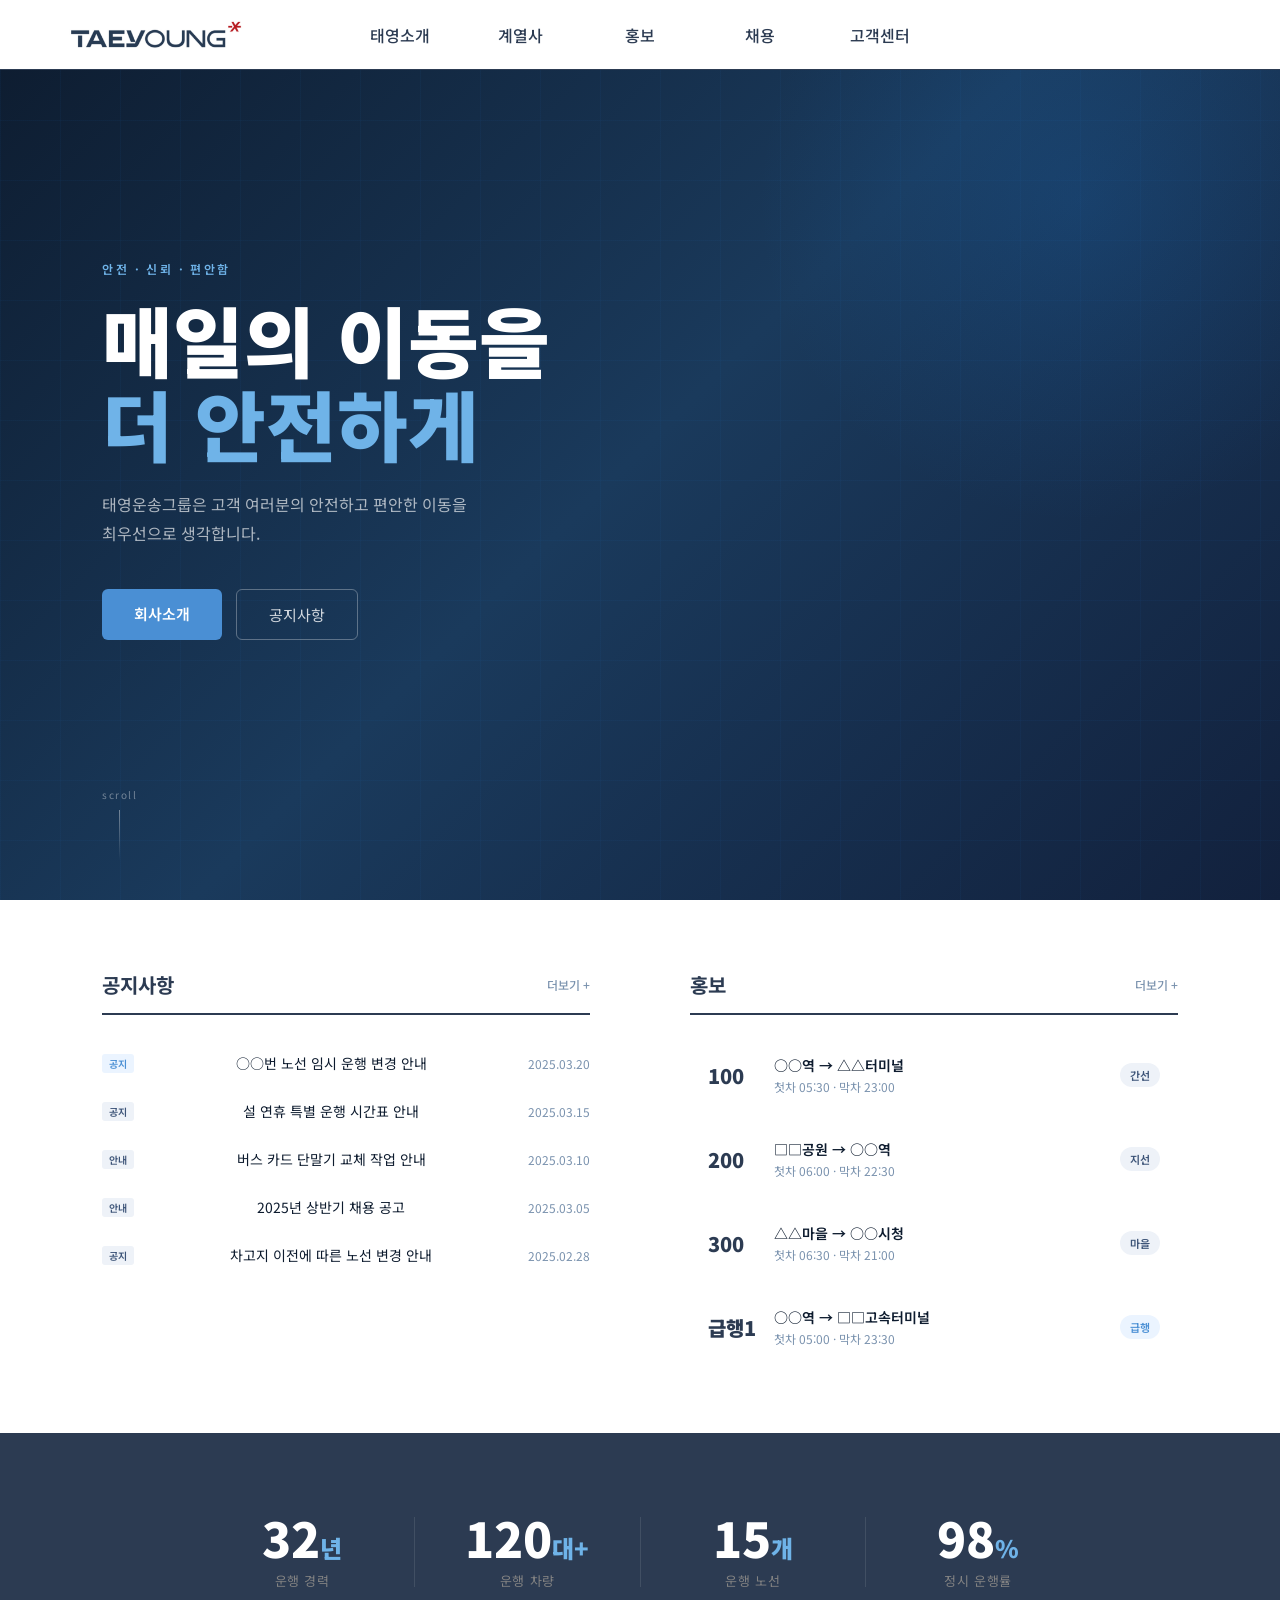
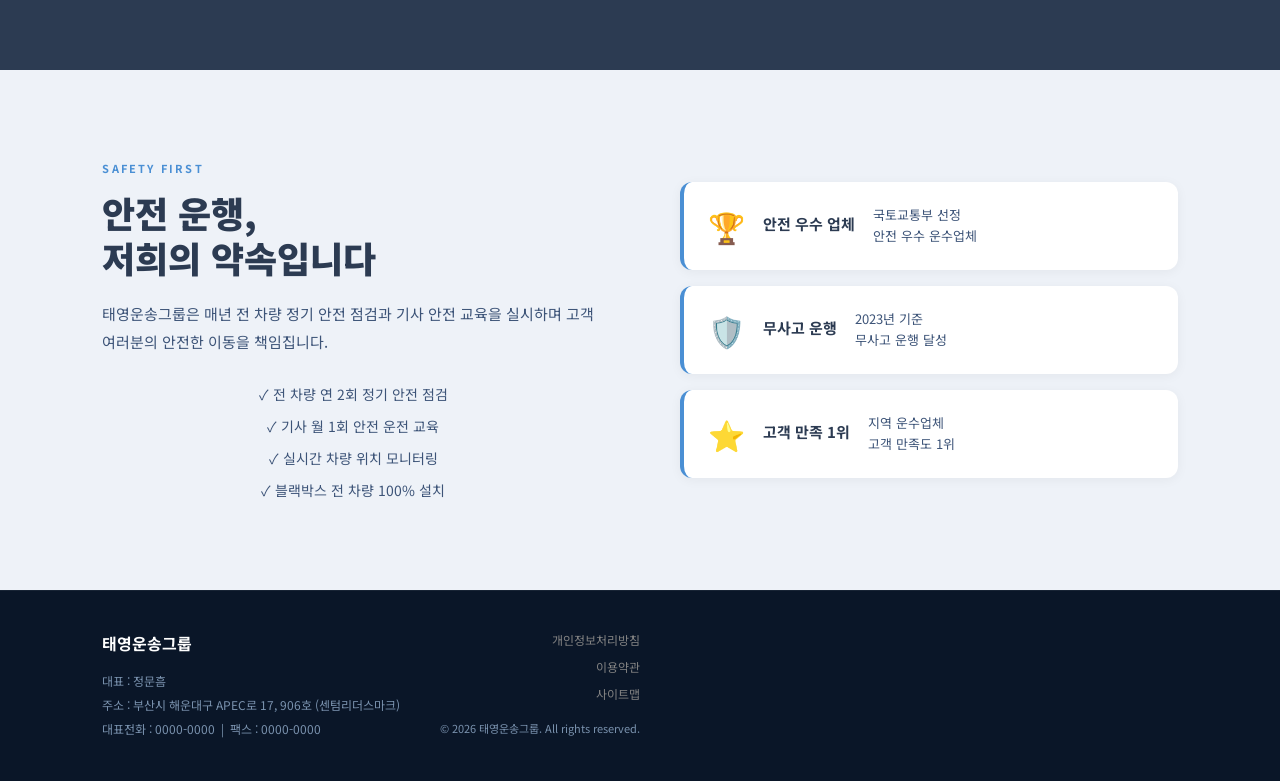
==== Taeyoung/index.html @ 2df8a613 "main 파일 이름을 index 로 변경" ====
<!DOCTYPE html>
<html lang="ko">
<head>
  <meta charset="UTF-8">
  <meta name="viewport" content="width=device-width, initial-scale=1.0">
  <title>태영운수 — 안전하고 편안한 이동</title>
  <link href="https://fonts.googleapis.com/css2?family=Noto+Sans+KR:wght@300;400;500;700;900&display=swap" rel="stylesheet">
  <link rel="stylesheet" href="css/common.css">
  <link rel="stylesheet" href="css/main.css">
  <link rel="stylesheet" href="css/reset.css">
</head>
  <body>

    <!-- NAV -->
    <nav>
      <a class="nav-logo" href="./main.html">
        <img src="images/Taeyoung_logo.png" alt="로고"/>
      </a>
      <ul class="nav-links">
        <li class="has-dropdown">
          <a>태영소개</a>
          <ul class="dropdown">
            <li><a href="./about.html">회사소개</a></li>
            <li><a href="#">기업이념</a></li>
            <li><a href="./history.html">연혁</a></li>
            <li><a href="#">CI소개</a></li>
            <li><a href="#">특허와 상표권</a></li>
            <li><a href="./map.html">오시는길</a></li>
          </ul>
        </li>
        <li class="has-dropdown">
          <a>계열사</a>
          <ul class="dropdown">
            <li><a href="#">운수사업본부</a></li>
            <li><a href="#">서비스사업본부</a></li>
          </ul>
        </li>
        <li class="has-dropdown">
          <a>홍보</a>
          <ul class="dropdown">
            <li><a href="#">홍보갤러리</a></li>
            <li><a href="#">보도자료</a></li>
          </ul>
        </li>
        <li class="has-dropdown">
          <a>채용</a>
        </li>
        <li class="has-dropdown">
          <a>고객센터</a>
          <ul class="dropdown">
            <li><a href="#">공지사항</a></li>
          </ul>
        </li>
      </ul>
    </nav>

    <!-- HERO -->
    <section class="hero">
      <div class="hero-overlay"></div>
      <div class="hero-content">
        <p class="hero-tag">안전 · 신뢰 · 편안함</p>
        <h1 class="hero-title">매일의 이동을<br><span>더 안전하게</span></h1>
        <p class="hero-desc">태영운송그룹은 고객 여러분의 안전하고 편안한 이동을<br>최우선으로 생각합니다.</p>
        <div class="hero-btns">
          <a href="#routes" class="btn-primary">회사소개</a>
          <a href="#notice" class="btn-outline">공지사항</a>
        </div>
      </div>
      <div class="hero-scroll">
        <span>scroll</span>
        <div class="scroll-line"></div>
      </div>
    </section>

    <!-- 공지사항 + 노선안내 -->
    <section class="info-section" id="notice">
      <div class="info-left">
        <div class="section-header">
          <h2>공지사항</h2>
          <a href="#" class="more-btn">더보기 +</a>
        </div>
        <ul class="notice-list">
          <li class="notice-item new">
            <span class="badge">공지</span>
            <a href="#">○○번 노선 임시 운행 변경 안내</a>
            <span class="date">2025.03.20</span>
          </li>
          <li class="notice-item">
            <span class="badge">공지</span>
            <a href="#">설 연휴 특별 운행 시간표 안내</a>
            <span class="date">2025.03.15</span>
          </li>
          <li class="notice-item">
            <span class="badge">안내</span>
            <a href="#">버스 카드 단말기 교체 작업 안내</a>
            <span class="date">2025.03.10</span>
          </li>
          <li class="notice-item">
            <span class="badge">안내</span>
            <a href="#">2025년 상반기 채용 공고</a>
            <span class="date">2025.03.05</span>
          </li>
          <li class="notice-item">
            <span class="badge">공지</span>
            <a href="#">차고지 이전에 따른 노선 변경 안내</a>
            <span class="date">2025.02.28</span>
          </li>
        </ul>
      </div>

      <div class="info-right" id="routes">
        <div class="section-header">
          <h2>홍보</h2>
          <a href="#" class="more-btn">더보기 +</a>
        </div>
        <div class="route-grid">
          <div class="route-card">
            <div class="route-num">100</div>
            <div class="route-info">
              <p class="route-path">○○역 → △△터미널</p>
              <p class="route-time">첫차 05:30 · 막차 23:00</p>
            </div>
            <span class="route-tag">간선</span>
          </div>
          <div class="route-card">
            <div class="route-num">200</div>
            <div class="route-info">
              <p class="route-path">□□공원 → ○○역</p>
              <p class="route-time">첫차 06:00 · 막차 22:30</p>
            </div>
            <span class="route-tag">지선</span>
          </div>
          <div class="route-card">
            <div class="route-num">300</div>
            <div class="route-info">
              <p class="route-path">△△마을 → ○○시청</p>
              <p class="route-time">첫차 06:30 · 막차 21:00</p>
            </div>
            <span class="route-tag">마을</span>
          </div>
          <div class="route-card">
            <div class="route-num">급행1</div>
            <div class="route-info">
              <p class="route-path">○○역 → □□고속터미널</p>
              <p class="route-time">첫차 05:00 · 막차 23:30</p>
            </div>
            <span class="route-tag accent">급행</span>
          </div>
        </div>
      </div>
    </section>

    <!-- 통계 -->
    <section class="stats-section">
      <div class="stats-inner">
        <div class="stat-item">
          <div class="stat-num">32<span>년</span></div>
          <div class="stat-label">운행 경력</div>
        </div>
        <div class="stat-divider"></div>
        <div class="stat-item">
          <div class="stat-num">120<span>대+</span></div>
          <div class="stat-label">운행 차량</div>
        </div>
        <div class="stat-divider"></div>
        <div class="stat-item">
          <div class="stat-num">15<span>개</span></div>
          <div class="stat-label">운행 노선</div>
        </div>
        <div class="stat-divider"></div>
        <div class="stat-item">
          <div class="stat-num">98<span>%</span></div>
          <div class="stat-label">정시 운행률</div>
        </div>
      </div>
    </section>

    <!-- 안전 운행 -->
    <section class="safety-section">
      <div class="safety-text">
        <p class="section-tag">SAFETY FIRST</p>
        <h2>안전 운행,<br>저희의 약속입니다</h2>
        <p class="safety-desc">태영운송그룹은 매년 전 차량 정기 안전 점검과 기사 안전 교육을 실시하며 고객 여러분의 안전한 이동을 책임집니다.</p>
        <ul class="safety-list">
          <li>✓ 전 차량 연 2회 정기 안전 점검</li>
          <li>✓ 기사 월 1회 안전 운전 교육</li>
          <li>✓ 실시간 차량 위치 모니터링</li>
          <li>✓ 블랙박스 전 차량 100% 설치</li>
        </ul>
      </div>
      <div class="safety-cards">
        <div class="safety-card">
          <div class="s-icon">🏆</div>
          <h4>안전 우수 업체</h4>
          <p>국토교통부 선정<br>안전 우수 운수업체</p>
        </div>
        <div class="safety-card">
          <div class="s-icon">🛡️</div>
          <h4>무사고 운행</h4>
          <p>2023년 기준<br>무사고 운행 달성</p>
        </div>
        <div class="safety-card">
          <div class="s-icon">⭐</div>
          <h4>고객 만족 1위</h4>
          <p>지역 운수업체<br>고객 만족도 1위</p>
        </div>
      </div>
    </section>


    <!-- FOOTER -->
    <footer>
      <div class="footer-inner">
        <div class="footer-left">
        <div class="footer-logo">태영운송그룹</div>
        <p>대표 : 정문흠</p>
        <p>주소 : 부산시 해운대구 APEC로 17, 906호 (센텀리더스마크)</p>
        <p>대표전화 : 0000-0000 &nbsp;|&nbsp; 팩스 : 0000-0000</p>
        </div>
        <div class="footer-right">
        <a href="#">개인정보처리방침</a>
        <a href="#">이용약관</a>
        <a href="#">사이트맵</a>
        <p class="copyright">© 2026 태영운송그룹. All rights reserved.</p>
        </div>
      </div>
    </footer>

    <script>
      // 스크롤 시 nav 그림자
      window.addEventListener('scroll', () => {
        document.querySelector('nav').style.boxShadow =
          window.scrollY > 30 ? '0 4px 20px rgba(0,0,0,0.15)' : 'none';
      });

      // 스크롤 reveal
      const reveals = document.querySelectorAll('.reveal');
      const observer = new IntersectionObserver((entries) => {
        entries.forEach(entry => {
          if (entry.isIntersecting) {
            entry.target.classList.add('visible');
            observer.unobserve(entry.target);
          }
        });
      }, { threshold: 0.1 });
      reveals.forEach(el => observer.observe(el));
    </script>
  </body>
</html>
---- Taeyoung/css/common.css ----
@font-face {
    font-family: 'CompanyFont';
    src: url('/font/Pretendard-Regular.otf') format('opentype');
}
:root {
    --navy:      rgb(44,59,82);
    --navy-mid:  #1C3157;
    --navy-light:#264573;
    --accent:    #4A8FD4;
    --accent2:   #6FB3E8;
    --silver:    rgb(130,130,130);
    --light:     #EEF2F8;
    --white:     #FFFFFF;
    --text-dark: #0D1B2E;
    --text-mid:  #3D5478;
    --text-light:#7A92AE;
    --red:      rgb(169,46,43);
    --gray:      rgb(220,221,221);
  }

  *, *::before, *::after { box-sizing: border-box; margin: 0; padding: 0; }

  html { scroll-behavior: smooth; }

  ul {
    list-style: none;
    text-align:center;
    padding: 0;
    margin: 0;
  }

  li {
      display: inline-block;
      list-style: none;
  }

  a {
    text-decoration-line: none;
    user-select: none;
  }


  body {
    font-family: 'CompanyFont', 'Noto Sans KR', sans-serif;
    background: var(--white);
    color: var(--text-dark);
    overflow-x: hidden;
  }

  nav {
    position: fixed; top: 0; left: 0; right: 0; z-index: 100;
    display: grid;
    grid-template-columns: 1fr auto 1fr;  /* 왼쪽 | 가운데 | 오른쪽 */
    align-items: center;
    padding: 0 5%;
    height: 70px;
    background: white;
    backdrop-filter: blur(12px);
    border-bottom: 1px solid var(--navy);
  }
  @keyframes fadeDown {
    from { opacity:0; transform: translateY(-20px); }
    to   { opacity:1; transform: translateY(0); }
  }

  /* 로고 영역 */
  .nav-logo {
    display: flex;
    align-items: center;
    text-decoration: none;
  }
  .nav-logo-bar {
    display: flex; align-items: center;
  }
  .logo_box {
    display: flex; align-items: center;
    text-decoration: none;
  }
  .nav-logo img {
    height: 36px;
    width: auto;
  }

  .nav-links {
    display: flex;
    list-style: none;
    justify-content: center;  
  }
  .nav-links > li {
    width: 120px;
    text-align: center;
  }
  .nav-links a {
    display: block;
    color: var(--navy);
    text-decoration: none;
    font-size: 16px;
    font-weight: 500;
    padding: 0 20px;
    height: 70px;
    line-height: 70px;
    transition: color 0.2s, background 0.2s;
    white-space: nowrap;
  }


  .nav-links a:hover {
    color: var(--navy);
    font-weight: 700;
  }
  
  .nav-links li:hover::after { transform: scaleX(1); }

  .has-dropdown {
    position: relative;
  }

  .dropdown {
    display: none;
    position: absolute;
    top: 70px;
    background: var(--navy);
    border-top: 2px solid var(--accent);
    list-style: none;
    min-width: 120px;
    box-shadow: 0 8px 24px rgba(0,0,0,0.2);
  }

  .nav-links .dropdown li a {
    height: auto;
    line-height: 1.4;
    padding: 14px 20px;
    font-size: 13px;
    color: var(--silver);
    border-bottom: 1px solid rgba(255,255,255,0.05);
  }

  .dropdown li a:hover {
    color: var(--white);
    background: rgba(74,143,212,0.15);
  }

  .has-dropdown:hover .dropdown {
    display: block;
  }
  /*히어로 공통*/
  .hero-sub {
      position: relative;
      background: var(--navy);
      overflow: hidden;
      padding: 100px 5% 90px;
      height: 450px;
      display: flex;
      align-items: center;
  }
  .hero-sub::before {
      content: '';
      position: absolute;
      top: -80px; right: -80px;
      width: 400px; height: 400px;
      border-radius: 50%;
      background: rgba(74,143,212,0.12);
  }
  .hero-sub::after {
      content: '';
      position: absolute;
      bottom: -60px; left: 30%;
      width: 260px; height: 260px;
      border-radius: 50%;
      background: rgba(232,168,53,0.08);
  }
  .hero-inner {
      position: relative;
      z-index: 1;
      max-width: 1100px;
      margin: 0 auto;
      width: 100%;
  }
  .hero-label {
      letter-spacing: 3px;
      text-transform: uppercase;
      margin-bottom: 18px;
      font-weight: 500;
  }
  .hero-sub h1 {
      font-size: clamp(2rem, 4vw, 3rem);
      font-weight: 700;
      color: var(--white);
      line-height: 1.3;
      margin-bottom: 16px;
  }
  .hero-sub h1 span { color: var(--accent); }
  .hero-sub p {
      font-size: 15px;
      color: rgba(255,255,255,0.6);
      line-height: 1.9;
  }


  /* ── FOOTER ── */
  footer {
    background: var(--navy);
    padding: 40px 8%;
    display: flex; align-items: center; justify-content: space-between;
    flex-wrap: wrap; gap: 20px;
  }
  footer .logo { display: flex; align-items: center; gap: 8px; }
  footer .logo-bar { width: 3px; height: 18px; background: var(--accent); border-radius: 2px; }
  footer .logo-text { font-size: 13px; font-weight: 700; letter-spacing: 0.15em; color: var(--white); }
  footer p { font-size: 12px; color: var(--silver); }
  .footer-links { display: flex; gap: 24px; }
  .footer-links a { font-size: 12px; color: var(--silver); text-decoration: none; transition: color 0.2s; }
  .footer-links a:hover { color: var(--white); }

  /* ── SCROLL REVEAL ── */
  .reveal {
    opacity: 0;
    transform: translateY(30px);
    transition: opacity 0.7s ease, transform 0.7s ease;
  }
  .reveal.visible {
    opacity: 1;
    transform: translateY(0);
  }

  /* ── RESPONSIVE ── */
  @media (max-width: 900px) {
    #hero, #about, #why { grid-template-columns: 1fr; }
    .hero-right { display: none; }
    .services-grid { grid-template-columns: 1fr; }
    .contact-card-wrap { grid-template-columns: 1fr; }
    .why-grid { grid-template-columns: 1fr; }
    .about-visual { height: 260px; }
    .hero-stats { gap: 20px; }
    .nav-links { display: none; }
  }
---- Taeyoung/css/main.css ----
/* ── HERO ── */
.hero {
  position: relative;
  height: 100vh;
  min-height: 600px;
  background: linear-gradient(135deg, #0D1B2E 0%, #1A3A5C 50%, #12213D 100%);
  display: flex; align-items: center;
  overflow: hidden;
}

/* 배경 패턴 */
.hero::before {
  content: '';
  position: absolute; inset: 0;
  background-image:
    linear-gradient(rgba(26,111,196,0.06) 1px, transparent 1px),
    linear-gradient(90deg, rgba(26,111,196,0.06) 1px, transparent 1px);
  background-size: 60px 60px;
}

/* 원형 장식 */
.hero-overlay {
  position: absolute;
  width: 700px; height: 700px;
  right: -150px; top: -150px;
  border-radius: 50%;
  background: radial-gradient(circle, rgba(26,111,196,0.2) 0%, transparent 65%);
  pointer-events: none;
}

.hero-content {
  position: relative; z-index: 2;
  padding: 0 8%;
  max-width: 800px;
}

.hero-tag {
  font-size: 12px;
  letter-spacing: 0.2em;
  color: var(--accent2);
  font-weight: 600;
  margin-bottom: 20px;
}

.hero-title {
  font-size: clamp(42px, 6vw, 80px);
  font-weight: 900;
  line-height: 1.1;
  color: var(--white);
  margin-bottom: 24px;
}
.hero-title span { color: var(--accent2); }

.hero-desc {
  font-size: 16px;
  line-height: 1.85;
  color: rgba(255,255,255,0.65);
  margin-bottom: 40px;
}

.hero-btns { display: flex; gap: 14px; }
.btn-primary {
  background: var(--accent);
  color: var(--white);
  padding: 14px 32px;
  border-radius: 6px;
  font-size: 15px;
  font-weight: 600;
  text-decoration: none;
  transition: background 0.2s, transform 0.2s;
}
.btn-primary:hover { background: var(--accent2); transform: translateY(-2px); }
.btn-outline {
  border: 1px solid rgba(255,255,255,0.3);
  color: rgba(255,255,255,0.8);
  padding: 14px 32px;
  border-radius: 6px;
  font-size: 15px;
  text-decoration: none;
  transition: border-color 0.2s, color 0.2s, transform 0.2s;
}
.btn-outline:hover { border-color: var(--white); color: var(--white); transform: translateY(-2px); }

/* 스크롤 인디케이터 */
.hero-scroll {
  position: absolute;
  bottom: 40px; left: 8%;
  display: flex; flex-direction: column; align-items: center; gap: 8px;
  z-index: 2;
}
.hero-scroll span { font-size: 10px; letter-spacing: 0.15em; color: rgba(255,255,255,0.4); }
.scroll-line {
  width: 1px; height: 50px;
  background: linear-gradient(to bottom, rgba(255,255,255,0.4), transparent);
  animation: scrollDown 1.8s ease infinite;
}
@keyframes scrollDown {
  0% { transform: scaleY(0); transform-origin: top; }
  50% { transform: scaleY(1); transform-origin: top; }
  51% { transform: scaleY(1); transform-origin: bottom; }
  100% { transform: scaleY(0); transform-origin: bottom; }
}

/* ── 공지 + 노선 ── */
.info-section {
  display: grid;
  grid-template-columns: 1fr 1fr;
  gap: 0;
  padding: 70px 8%;
  background: var(--white);
}
.info-left { padding-right: 50px; border-right: 1px solid var(--border); }
.info-right { padding-left: 50px; }

.section-header {
  display: flex; align-items: center; justify-content: space-between;
  margin-bottom: 24px;
  padding-bottom: 14px;
  border-bottom: 2px solid var(--navy);
}
.section-header h2 { font-size: 20px; font-weight: 700; color: var(--navy); }
.more-btn {
  font-size: 12px; color: var(--text-light);
  text-decoration: none; font-weight: 500;
  transition: color 0.2s;
}
.more-btn:hover { color: var(--accent); }

/* 공지사항 */
.notice-list { display: flex; flex-direction: column; }
.notice-item {
  display: flex; align-items: center; gap: 10px;
  padding: 14px 0;
  border-bottom: 1px solid var(--border);
}
.notice-item:last-child { border-bottom: none; }
.badge {
  flex-shrink: 0;
  font-size: 10px;
  padding: 2px 7px;
  border-radius: 3px;
  background: var(--light);
  color: var(--text-mid);
  font-weight: 600;
}
.notice-item.new .badge { background: #EBF4FF; color: var(--accent); }
.notice-item a {
  flex: 1;
  font-size: 14px; color: var(--text-dark);
  text-decoration: none;
  white-space: nowrap; overflow: hidden; text-overflow: ellipsis;
  transition: color 0.2s;
}
.notice-item a:hover { color: var(--accent); }
.date { flex-shrink: 0; font-size: 12px; color: var(--text-light); }

/* 노선 카드 */
.route-grid { display: flex; flex-direction: column; gap: 12px; }
.route-card {
  display: flex; align-items: center; gap: 16px;
  padding: 16px 18px;
  border: 1px solid var(--border);
  border-radius: 8px;
  transition: border-color 0.2s, box-shadow 0.2s;
}
.route-card:hover { border-color: var(--accent); box-shadow: 0 4px 16px rgba(26,111,196,0.1); }
.route-num {
  flex-shrink: 0;
  font-size: 20px; font-weight: 900; color: var(--navy);
  min-width: 50px;
}
.route-info { flex: 1; }
.route-path { font-size: 14px; font-weight: 600; color: var(--text-dark); margin-bottom: 3px; }
.route-time { font-size: 12px; color: var(--text-light); }
.route-tag {
  flex-shrink: 0;
  font-size: 11px; font-weight: 600;
  padding: 4px 10px; border-radius: 20px;
  background: var(--light); color: var(--text-mid);
}
.route-tag.accent { background: #EBF4FF; color: var(--accent); }

/* ── 통계 ── */
.stats-section {
  background: var(--navy);
  padding: 60px 8%;
}
.stats-inner {
  display: flex; align-items: center; justify-content: center;
  gap: 0; max-width: 900px; margin: 0 auto;
}
.stat-item { flex: 1; text-align: center; padding: 20px; }
.stat-num {
  font-size: 48px; font-weight: 900; color: var(--white);
  line-height: 1;
  margin-bottom: 10px;
}
.stat-num span { font-size: 24px; color: var(--accent2); }
.stat-label { font-size: 13px; color: var(--silver); letter-spacing: 0.05em; }
.stat-divider { width: 1px; height: 70px; background: rgba(255,255,255,0.1); flex-shrink: 0; }

/* ── 안전 ── */
.safety-section {
  display: grid;
  grid-template-columns: 1fr 1fr;
  gap: 80px;
  padding: 90px 8%;
  background: var(--light);
  align-items: center;
}
.section-tag {
  font-size: 11px; letter-spacing: 0.2em;
  color: var(--accent); font-weight: 700;
  margin-bottom: 14px;
}
.safety-text h2 {
  font-size: 36px; font-weight: 900; color: var(--navy);
  line-height: 1.25; margin-bottom: 20px;
}
.safety-desc {
  font-size: 15px; color: var(--text-mid);
  line-height: 1.85; margin-bottom: 28px;
}
.safety-list { display: flex; flex-direction: column; gap: 12px; }
.safety-list li {
  font-size: 14px; color: var(--text-mid);
  list-style: none; padding-left: 4px;
}

.safety-cards { display: flex; flex-direction: column; gap: 16px; }
.safety-card {
  display: flex; align-items: center; gap: 18px;
  background: var(--white);
  border-radius: 12px; padding: 22px 24px;
  border-left: 4px solid var(--accent);
  box-shadow: 0 2px 12px rgba(0,0,0,0.05);
  transition: transform 0.2s, box-shadow 0.2s;
}
.safety-card:hover { transform: translateX(6px); box-shadow: 0 6px 24px rgba(26,111,196,0.12); }
.s-icon { font-size: 30px; flex-shrink: 0; }
.safety-card h4 { font-size: 15px; font-weight: 700; color: var(--navy); margin-bottom: 4px; }
.safety-card p { font-size: 13px; color: var(--text-mid); line-height: 1.6; }


/* ── FOOTER ── */
footer {
  background: #0A1628;
  padding: 40px 8%;
  border-top: 1px solid rgba(255,255,255,0.06);
}
.footer-inner {
  display: flex; justify-content: space-between; align-items: flex-start;
  gap: 40px; flex-wrap: wrap;
}
.footer-logo {
  font-size: 16px; font-weight: 700; color: var(--white);
  margin-bottom: 14px;
}
.footer-left p { font-size: 12px; color: var(--text-light); line-height: 2; }
.footer-right {
  display: flex; flex-direction: column; align-items: flex-end; gap: 10px;
}
.footer-right a {
  font-size: 12px; color: var(--silver);
  text-decoration: none; transition: color 0.2s;
}
.footer-right a:hover { color: var(--white); }
.copyright { font-size: 11px; color: var(--text-light); margin-top: 8px; }

/* ── 반응형 ── */
@media (max-width: 1024px) {
  .info-section { grid-template-columns: 1fr; }
  .info-left { padding-right: 0; border-right: none; border-bottom: 1px solid var(--border); padding-bottom: 50px; margin-bottom: 50px; }
  .info-right { padding-left: 0; }
  .safety-section { grid-template-columns: 1fr; gap: 40px; }
  .contact-cards { grid-template-columns: 1fr; }
  .stats-inner { flex-wrap: wrap; }
  .stat-divider { display: none; }
}

@media (max-width: 768px) {
  .nav-links { display: none; }
  .hero-title { font-size: 38px; }
}
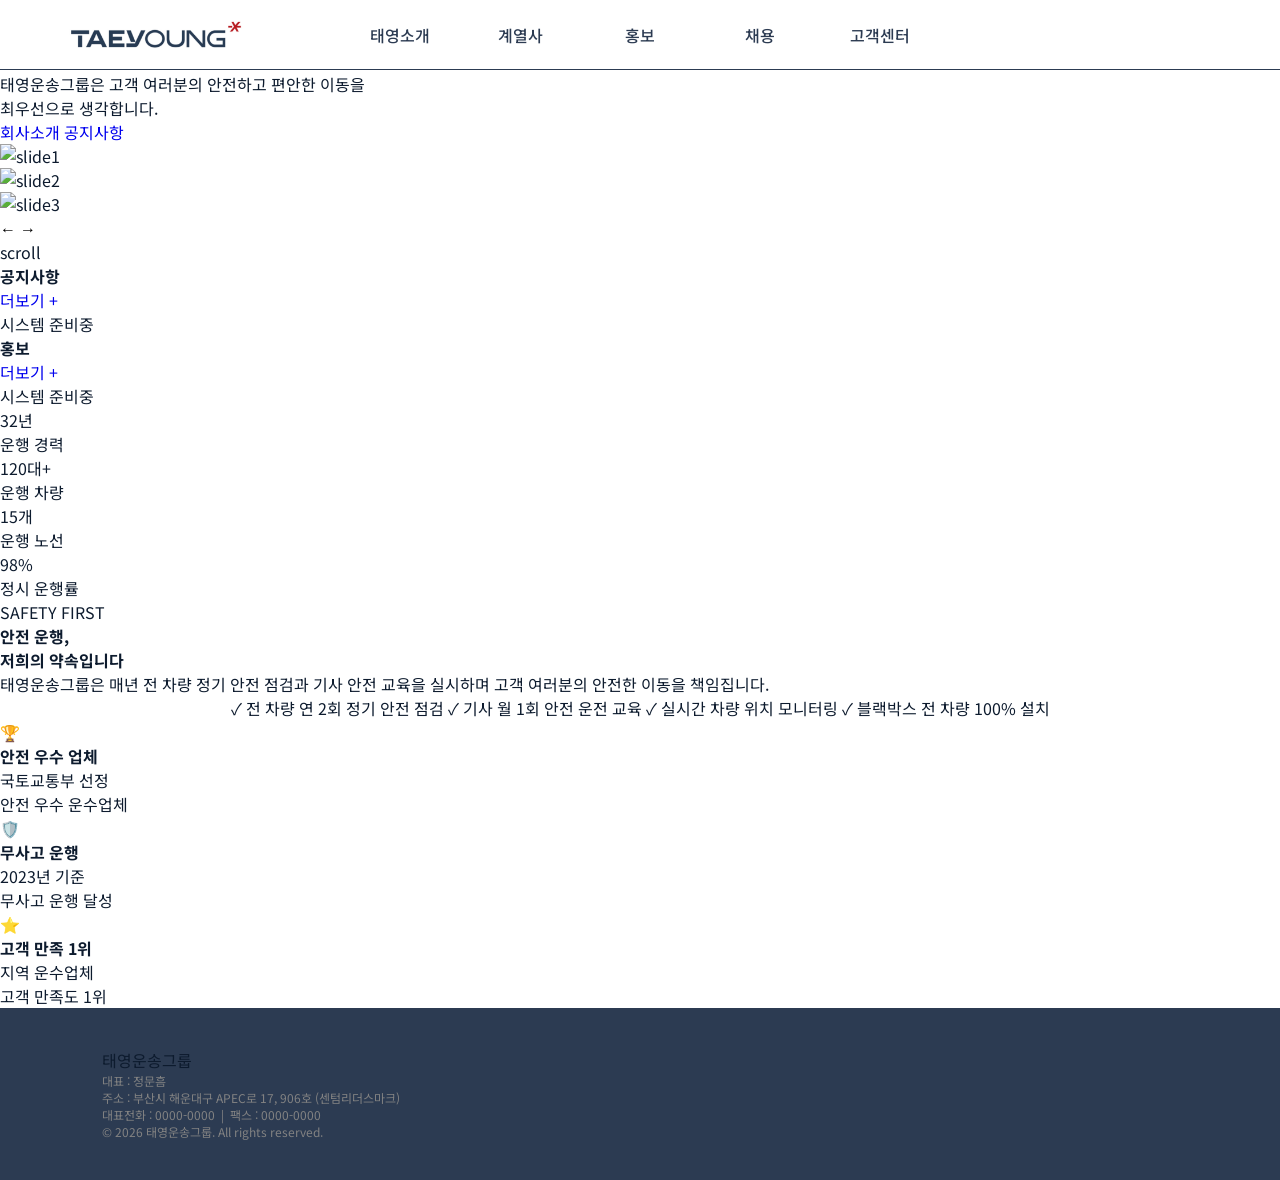
==== commit ce5874af: "footer 변경" ====
--- a/Taeyoung/index.html
+++ b/Taeyoung/index.html
@@ -6,14 +6,14 @@
   <title>태영운수 — 안전하고 편안한 이동</title>
   <link href="https://fonts.googleapis.com/css2?family=Noto+Sans+KR:wght@300;400;500;700;900&display=swap" rel="stylesheet">
   <link rel="stylesheet" href="css/common.css">
-  <link rel="stylesheet" href="css/main.css">
+  <link rel="stylesheet" href="css/index.css">
   <link rel="stylesheet" href="css/reset.css">
 </head>
   <body>
 
     <!-- NAV -->
     <nav>
-      <a class="nav-logo" href="./main.html">
+      <a class="nav-logo" href="./index.html">
         <img src="images/Taeyoung_logo.png" alt="로고"/>
       </a>
       <ul class="nav-links">
@@ -21,18 +21,18 @@
           <a>태영소개</a>
           <ul class="dropdown">
             <li><a href="./about.html">회사소개</a></li>
-            <li><a href="#">기업이념</a></li>
+            <li><a href="./philosophy.html">기업이념</a></li>
             <li><a href="./history.html">연혁</a></li>
-            <li><a href="#">CI소개</a></li>
-            <li><a href="#">특허와 상표권</a></li>
+            <li><a href="./ci_introduction.html">CI소개</a></li>
+            <li><a href="./patent.html">특허와 상표권</a></li>
             <li><a href="./map.html">오시는길</a></li>
           </ul>
         </li>
         <li class="has-dropdown">
           <a>계열사</a>
           <ul class="dropdown">
-            <li><a href="#">운수사업본부</a></li>
-            <li><a href="#">서비스사업본부</a></li>
+            <li><a href="./transport.html">운수사업본부</a></li>
+            <li><a href="./service.html">서비스사업본부</a></li>
           </ul>
         </li>
         <li class="has-dropdown">
@@ -62,10 +62,33 @@
         <h1 class="hero-title">매일의 이동을<br><span>더 안전하게</span></h1>
         <p class="hero-desc">태영운송그룹은 고객 여러분의 안전하고 편안한 이동을<br>최우선으로 생각합니다.</p>
         <div class="hero-btns">
-          <a href="#routes" class="btn-primary">회사소개</a>
+          <a href="./about.html" class="btn-primary">회사소개</a>
           <a href="#notice" class="btn-outline">공지사항</a>
         </div>
       </div>
+      <div class="hero-slider">
+        <div class="slider-track">
+          <div class="slide active">
+            <img src="./images/main4.jpg" alt="slide1" />
+          </div>
+          <div class="slide">
+            <img src="./images/main2.jpg" alt="slide2" />
+          </div>
+          <div class="slide">
+            <img src="./images/main3.jpg" alt="slide3" />
+          </div>
+        </div>
+        <!-- 화살표 -->
+        <button class="slider-prev">&#8592;</button>
+        <button class="slider-next">&#8594;</button>
+        <!-- 인디케이터 -->
+        <div class="slider-dots">
+          <span class="dot active"></span>
+          <span class="dot"></span>
+          <span class="dot"></span>
+        </div>
+      </div>
+
       <div class="hero-scroll">
         <span>scroll</span>
         <div class="scroll-line"></div>
@@ -79,33 +102,9 @@
           <h2>공지사항</h2>
           <a href="#" class="more-btn">더보기 +</a>
         </div>
-        <ul class="notice-list">
-          <li class="notice-item new">
-            <span class="badge">공지</span>
-            <a href="#">○○번 노선 임시 운행 변경 안내</a>
-            <span class="date">2025.03.20</span>
-          </li>
-          <li class="notice-item">
-            <span class="badge">공지</span>
-            <a href="#">설 연휴 특별 운행 시간표 안내</a>
-            <span class="date">2025.03.15</span>
-          </li>
-          <li class="notice-item">
-            <span class="badge">안내</span>
-            <a href="#">버스 카드 단말기 교체 작업 안내</a>
-            <span class="date">2025.03.10</span>
-          </li>
-          <li class="notice-item">
-            <span class="badge">안내</span>
-            <a href="#">2025년 상반기 채용 공고</a>
-            <span class="date">2025.03.05</span>
-          </li>
-          <li class="notice-item">
-            <span class="badge">공지</span>
-            <a href="#">차고지 이전에 따른 노선 변경 안내</a>
-            <span class="date">2025.02.28</span>
-          </li>
-        </ul>
+        <div class="section-label">
+           <p>시스템 준비중</p>
+        </div>
       </div>
 
       <div class="info-right" id="routes">
@@ -113,39 +112,8 @@
           <h2>홍보</h2>
           <a href="#" class="more-btn">더보기 +</a>
         </div>
-        <div class="route-grid">
-          <div class="route-card">
-            <div class="route-num">100</div>
-            <div class="route-info">
-              <p class="route-path">○○역 → △△터미널</p>
-              <p class="route-time">첫차 05:30 · 막차 23:00</p>
-            </div>
-            <span class="route-tag">간선</span>
-          </div>
-          <div class="route-card">
-            <div class="route-num">200</div>
-            <div class="route-info">
-              <p class="route-path">□□공원 → ○○역</p>
-              <p class="route-time">첫차 06:00 · 막차 22:30</p>
-            </div>
-            <span class="route-tag">지선</span>
-          </div>
-          <div class="route-card">
-            <div class="route-num">300</div>
-            <div class="route-info">
-              <p class="route-path">△△마을 → ○○시청</p>
-              <p class="route-time">첫차 06:30 · 막차 21:00</p>
-            </div>
-            <span class="route-tag">마을</span>
-          </div>
-          <div class="route-card">
-            <div class="route-num">급행1</div>
-            <div class="route-info">
-              <p class="route-path">○○역 → □□고속터미널</p>
-              <p class="route-time">첫차 05:00 · 막차 23:30</p>
-            </div>
-            <span class="route-tag accent">급행</span>
-          </div>
+        <div class="section-label">
+           <p>시스템 준비중</p>
         </div>
       </div>
     </section>
@@ -182,10 +150,10 @@
         <h2>안전 운행,<br>저희의 약속입니다</h2>
         <p class="safety-desc">태영운송그룹은 매년 전 차량 정기 안전 점검과 기사 안전 교육을 실시하며 고객 여러분의 안전한 이동을 책임집니다.</p>
         <ul class="safety-list">
-          <li>✓ 전 차량 연 2회 정기 안전 점검</li>
-          <li>✓ 기사 월 1회 안전 운전 교육</li>
-          <li>✓ 실시간 차량 위치 모니터링</li>
-          <li>✓ 블랙박스 전 차량 100% 설치</li>
+          <li><span>✓</span> 전 차량 연 2회 정기 안전 점검</li>
+          <li><span>✓</span> 기사 월 1회 안전 운전 교육</li>
+          <li><span>✓</span> 실시간 차량 위치 모니터링</li>
+          <li><span>✓</span> 블랙박스 전 차량 100% 설치</li>
         </ul>
       </div>
       <div class="safety-cards">
@@ -210,20 +178,17 @@
 
     <!-- FOOTER -->
     <footer>
-      <div class="footer-inner">
-        <div class="footer-left">
-        <div class="footer-logo">태영운송그룹</div>
-        <p>대표 : 정문흠</p>
-        <p>주소 : 부산시 해운대구 APEC로 17, 906호 (센텀리더스마크)</p>
-        <p>대표전화 : 0000-0000 &nbsp;|&nbsp; 팩스 : 0000-0000</p>
-        </div>
-        <div class="footer-right">
-        <a href="#">개인정보처리방침</a>
-        <a href="#">이용약관</a>
-        <a href="#">사이트맵</a>
-        <p class="copyright">© 2026 태영운송그룹. All rights reserved.</p>
-        </div>
-      </div>
+        <div class="footer-inner">
+            <div class="footer-left">
+                <div class="footer-logo">
+                    태영운송그룹
+                </div>
+                <p>대표 : 정문흠</p>
+                <p>주소 : 부산시 해운대구 APEC로 17, 906호 (센텀리더스마크)</p>
+                <p>대표전화 : 0000-0000 &nbsp;|&nbsp; 팩스 : 0000-0000</p>
+            </div>
+            <p class="copyright">© 2026 태영운송그룹. All rights reserved.</p>
+        </div>
     </footer>
 
     <script>
@@ -245,5 +210,27 @@
       }, { threshold: 0.1 });
       reveals.forEach(el => observer.observe(el));
     </script>
+
+    <script>
+      const slides = document.querySelectorAll('.slide');
+      const dots = document.querySelectorAll('.dot');
+      let current = 0;
+
+      function goTo(index) {
+        slides[current].classList.remove('active');
+        dots[current].classList.remove('active');
+        current = (index + slides.length) % slides.length;
+        slides[current].classList.add('active');
+        dots[current].classList.add('active');
+      }
+
+      document.querySelector('.slider-next').addEventListener('click', () => goTo(current + 1));
+      document.querySelector('.slider-prev').addEventListener('click', () => goTo(current - 1));
+      dots.forEach((dot, i) => dot.addEventListener('click', () => goTo(i)));
+
+      // 자동 슬라이드 (원하지 않으면 삭제)
+      setInterval(() => goTo(current + 1), 4000);
+
+    </script>
   </body>
 </html>
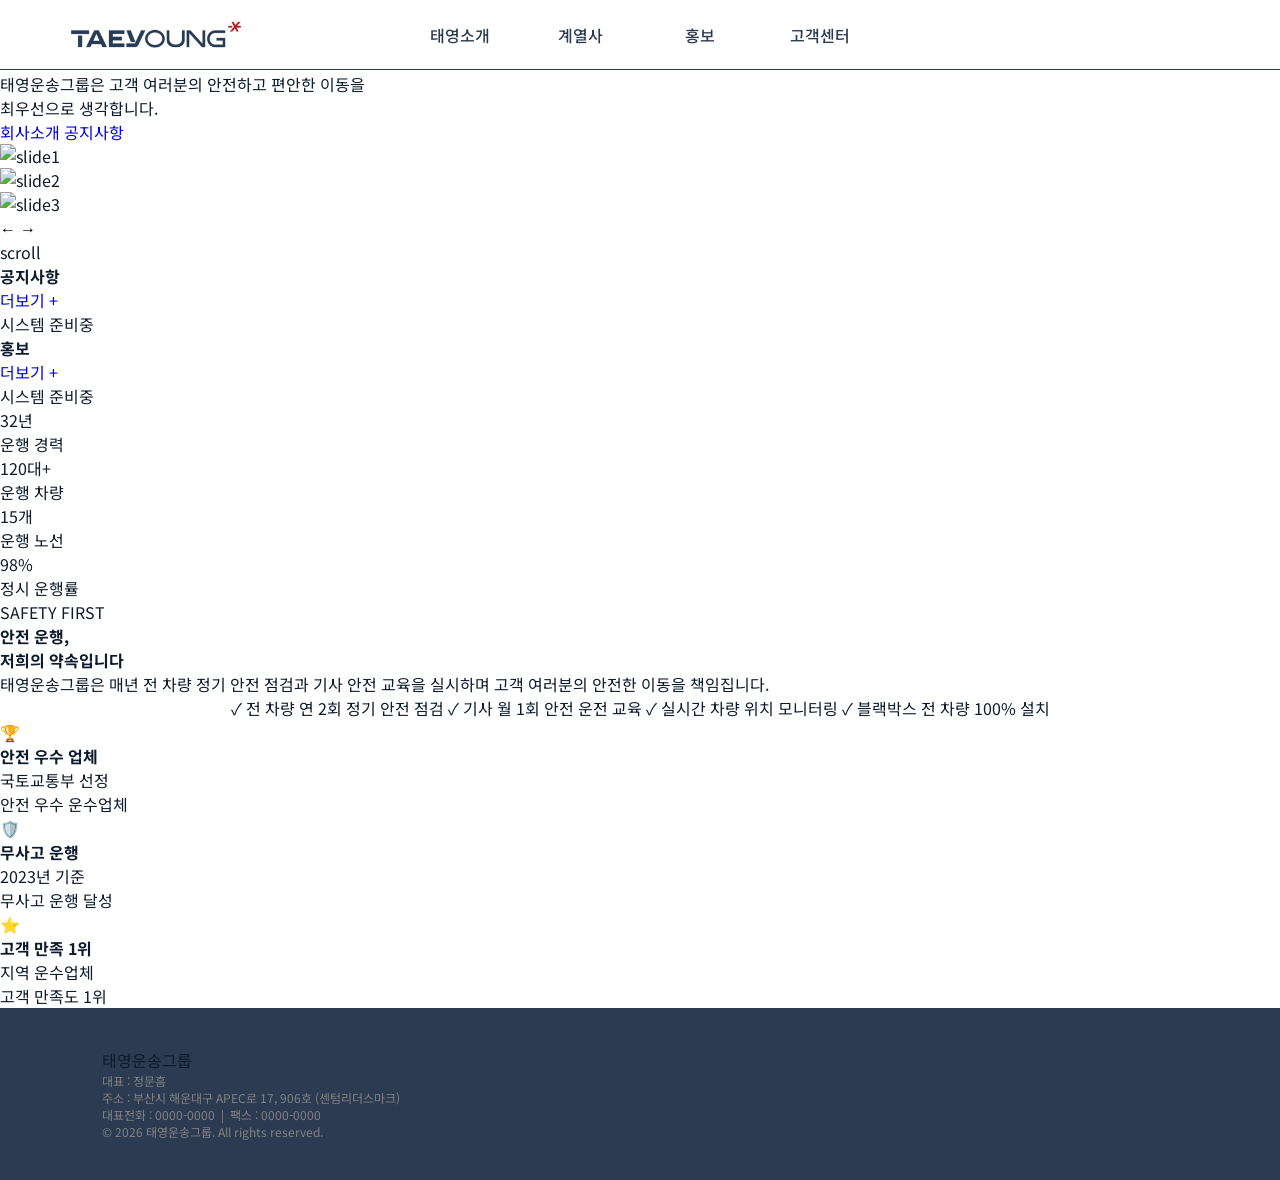
==== commit 703b0fc3: "홍보갤러리, 채용 삭제" ====
--- a/Taeyoung/index.html
+++ b/Taeyoung/index.html
@@ -38,17 +38,13 @@
         <li class="has-dropdown">
           <a>홍보</a>
           <ul class="dropdown">
-            <li><a href="#">홍보갤러리</a></li>
-            <li><a href="#">보도자료</a></li>
-          </ul>
-        </li>
-        <li class="has-dropdown">
-          <a>채용</a>
+            <li><a href="./news.html">보도자료</a></li>
+          </ul>
         </li>
         <li class="has-dropdown">
           <a>고객센터</a>
           <ul class="dropdown">
-            <li><a href="#">공지사항</a></li>
+            <li><a href="./notice.html">공지사항</a></li>
           </ul>
         </li>
       </ul>
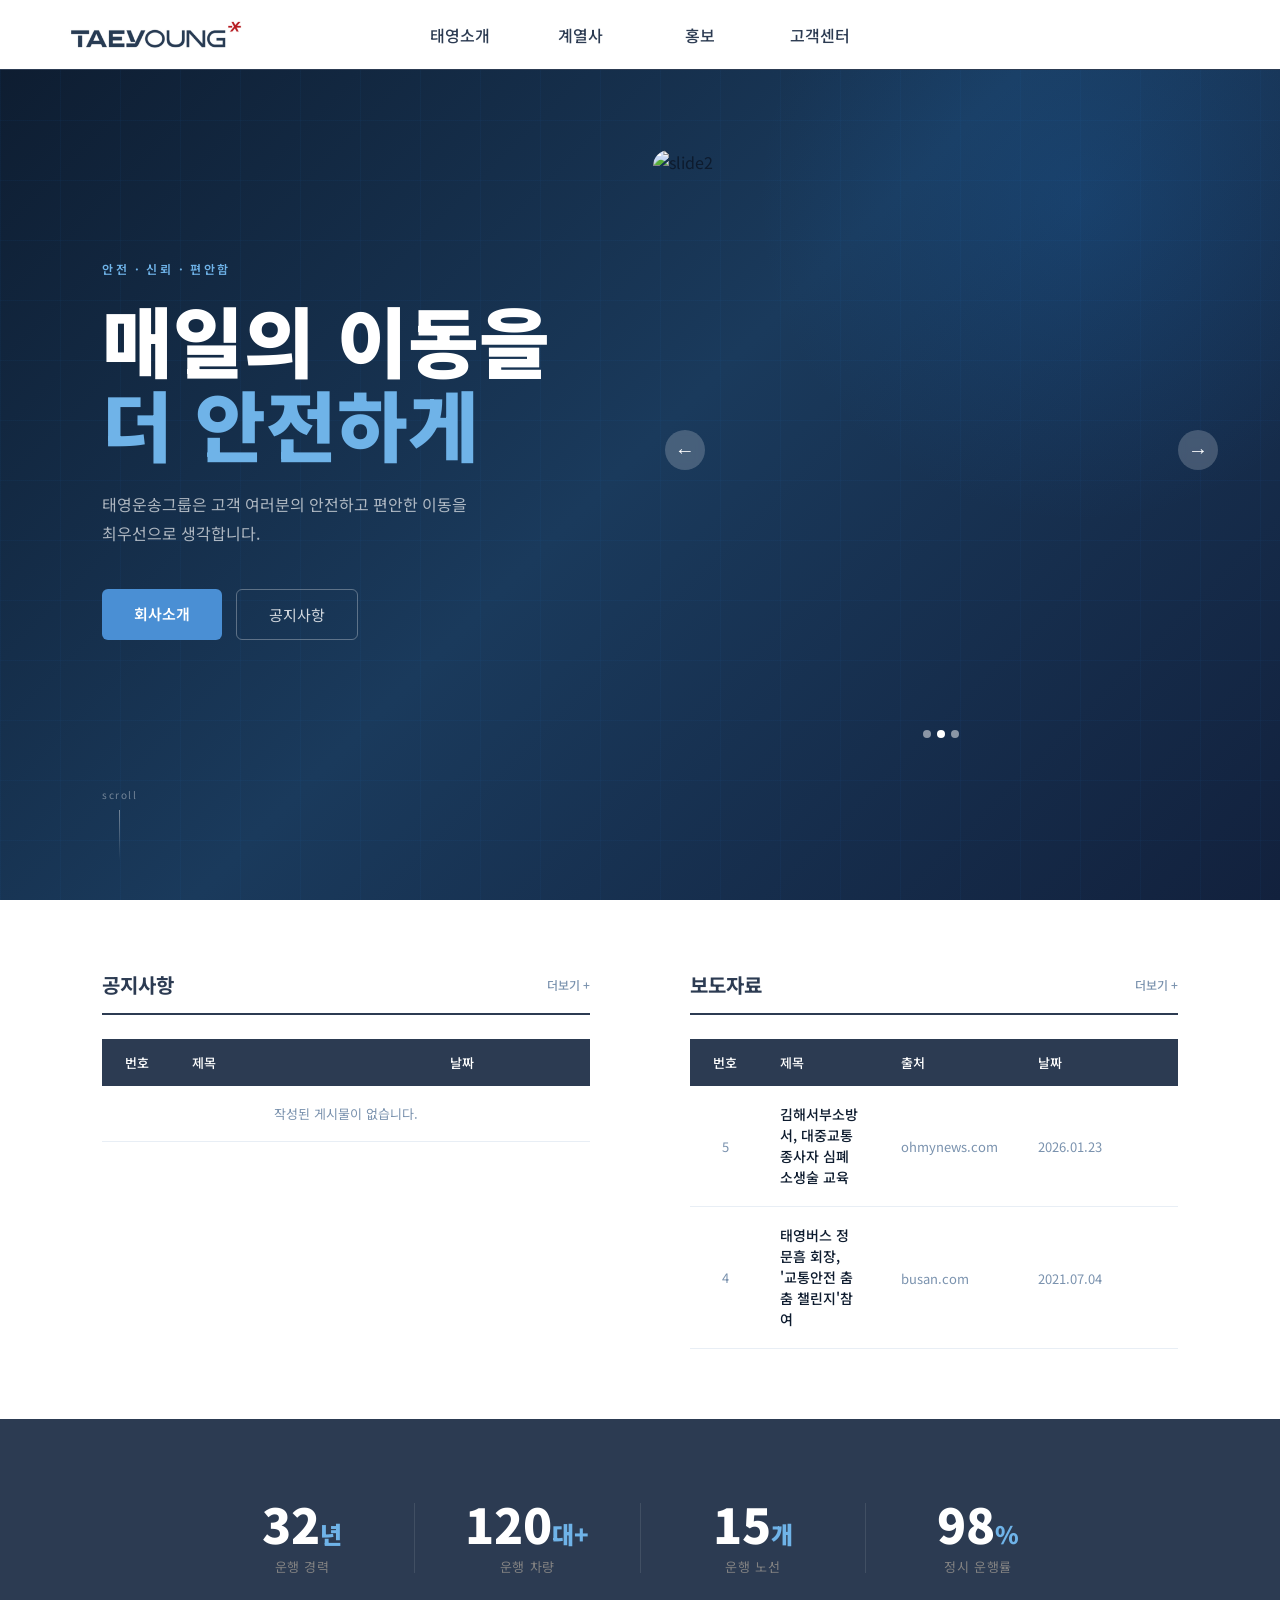
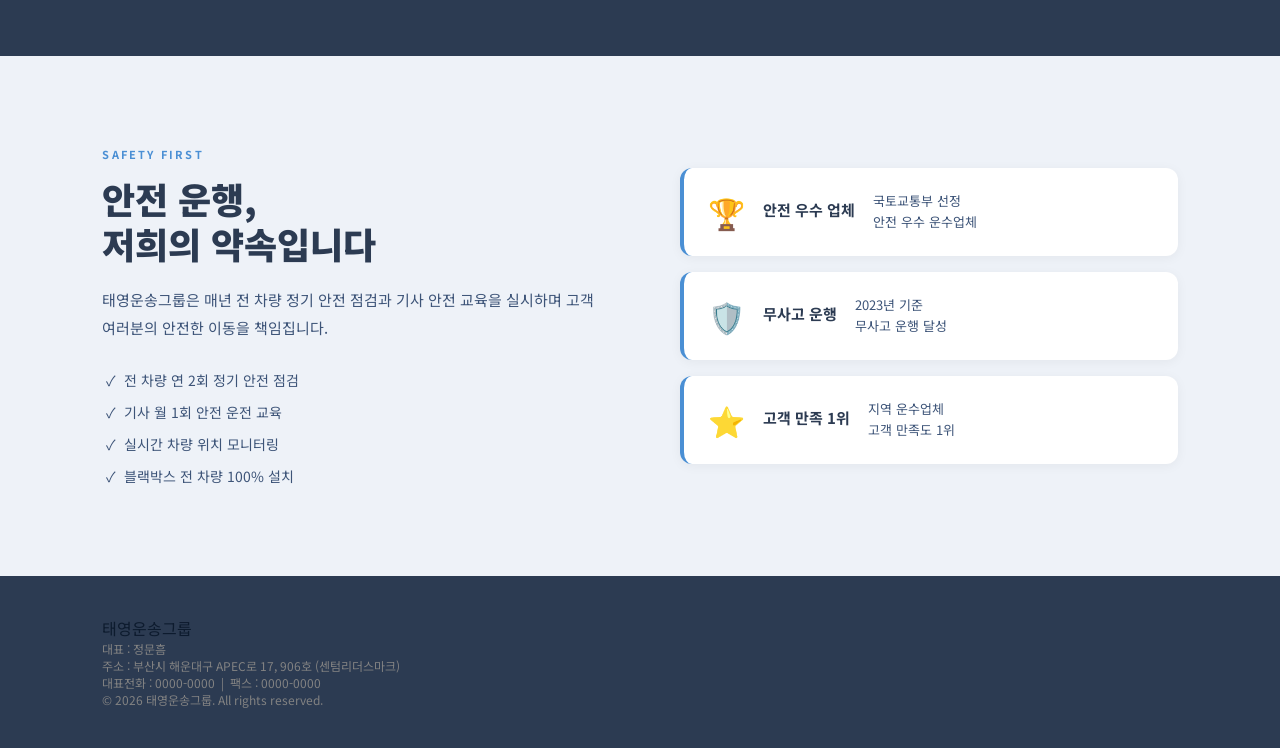
==== commit 989bd7d0: "공지사항, 보도자료 수정" ====
--- a/Taeyoung/index.html
+++ b/Taeyoung/index.html
@@ -59,7 +59,7 @@
         <p class="hero-desc">태영운송그룹은 고객 여러분의 안전하고 편안한 이동을<br>최우선으로 생각합니다.</p>
         <div class="hero-btns">
           <a href="./about.html" class="btn-primary">회사소개</a>
-          <a href="#notice" class="btn-outline">공지사항</a>
+          <a href="./notice.html" class="btn-outline">공지사항</a>
         </div>
       </div>
       <div class="hero-slider">
@@ -96,21 +96,67 @@
       <div class="info-left">
         <div class="section-header">
           <h2>공지사항</h2>
-          <a href="#" class="more-btn">더보기 +</a>
-        </div>
-        <div class="section-label">
-           <p>시스템 준비중</p>
-        </div>
+          <a href="./notice.html" class="more-btn">더보기 +</a>
+        </div>
+        <table class="press-table">
+        <thead>
+          <tr>
+            <th>번호</th>
+            <th>제목</th>
+            <th>날짜</th>
+          </tr>
+        </thead>
+        <tbody>
+          <tr>
+              <td colspan="3">
+                  작성된 게시물이 없습니다.
+              </td>
+          </tr>
+        </tbody>
+      </table>
       </div>
 
       <div class="info-right" id="routes">
         <div class="section-header">
-          <h2>홍보</h2>
-          <a href="#" class="more-btn">더보기 +</a>
-        </div>
-        <div class="section-label">
-           <p>시스템 준비중</p>
-        </div>
+          <h2>보도자료</h2>
+          <a href="./news.html" class="more-btn">더보기 +</a>
+        </div>
+        <table class="press-table">
+      <thead>
+        <tr>
+          <th>번호</th>
+          <th>제목</th>
+          <th>출처</th>
+          <th>날짜</th>
+        </tr>
+      </thead>
+      <tbody>
+        <tr>
+          <td>5</td>
+          <td>
+            <a class="press-title-link"
+               href="https://www.ohmynews.com/NWS_Web/View/at_pg.aspx?CNTN_CD=A0003201066"
+               target="_blank" rel="noopener noreferrer">
+                김해서부소방서, 대중교통 종사자 심폐소생술 교육
+            </a>
+          </td>
+          <td><span class="press-date press-source">ohmynews.com</span></td>
+          <td><span class="press-date">2026.01.23</span></td>
+        </tr>
+        <tr>
+          <td>4</td>
+          <td>
+            <a class="press-title-link"
+               href="https://www.busan.com/view/busan/view.php?code=2021070415195034940"
+               target="_blank" rel="noopener noreferrer">
+                태영버스 정문흠 회장, '교통안전 춤춤 챌린지'참여
+            </a>
+          </td>
+          <td><span class="press-date press-source">busan.com</span></td>
+          <td><span class="press-date">2021.07.04</span></td>
+        </tr>
+      </tbody>
+      </table>
       </div>
     </section>
 
--- a/Taeyoung/css/index.css
+++ b/Taeyoung/css/index.css
@@ -0,0 +1,367 @@
+
+/* ── HERO ── */
+.hero {
+  position: relative;
+  height: 100vh;
+  min-height: 600px;
+  background: linear-gradient(135deg, #0D1B2E 0%, #1A3A5C 50%, #12213D 100%);
+  display: flex; align-items: center;
+  overflow: hidden;
+}
+
+/* 배경 패턴 */
+.hero::before {
+  content: '';
+  position: absolute; inset: 0;
+  background-image:
+    linear-gradient(rgba(26,111,196,0.06) 1px, transparent 1px),
+    linear-gradient(90deg, rgba(26,111,196,0.06) 1px, transparent 1px);
+  background-size: 60px 60px;
+}
+
+/* 원형 장식 */
+.hero-overlay {
+  position: absolute;
+  width: 700px; height: 700px;
+  right: -150px; top: -150px;
+  border-radius: 50%;
+  background: radial-gradient(circle, rgba(26,111,196,0.2) 0%, transparent 65%);
+  pointer-events: none;
+}
+
+.hero-content {
+  position: relative; z-index: 2;
+  padding: 0 8%;
+  max-width: 800px;
+}
+
+.hero-tag {
+  font-size: 12px;
+  letter-spacing: 0.2em;
+  color: var(--accent2);
+  font-weight: 600;
+  margin-bottom: 20px;
+}
+
+.hero-title {
+  font-size: clamp(42px, 6vw, 80px);
+  font-weight: 900;
+  line-height: 1.1;
+  color: var(--white);
+  margin-bottom: 24px;
+}
+.hero-title span { color: var(--accent2); }
+
+.hero-desc {
+  font-size: 16px;
+  line-height: 1.85;
+  color: rgba(255,255,255,0.65);
+  margin-bottom: 40px;
+}
+
+.hero-btns { display: flex; gap: 14px; }
+.btn-primary {
+  background: var(--accent);
+  color: var(--white);
+  padding: 14px 32px;
+  border-radius: 6px;
+  font-size: 15px;
+  font-weight: 600;
+  text-decoration: none;
+  transition: background 0.2s, transform 0.2s;
+}
+.btn-primary:hover { background: var(--accent2); transform: translateY(-2px); }
+.btn-outline {
+  border: 1px solid rgba(255,255,255,0.3);
+  color: rgba(255,255,255,0.8);
+  padding: 14px 32px;
+  border-radius: 6px;
+  font-size: 15px;
+  text-decoration: none;
+  transition: border-color 0.2s, color 0.2s, transform 0.2s;
+}
+.btn-outline:hover { border-color: var(--white); color: var(--white); transform: translateY(-2px); }
+
+.hero-slider {
+  flex: 1;
+  position: relative;
+  overflow: hidden;
+  border-radius: 16px;
+  height: 600px;
+  margin-right: 50px;
+}
+
+.slider-track {
+  position: relative;
+  width: 100%;
+  height: 100%;
+}
+
+.slide {
+  position: absolute;
+  inset: 0;
+  opacity: 0;
+  transition: opacity 0.5s ease;
+}
+
+.slide.active {
+  opacity: 1;
+}
+
+.slide img {
+  width: 100%;
+  height: 100%;
+  object-fit: cover;
+}
+
+.slider-prev,
+.slider-next {
+  position: absolute;
+  top: 50%;
+  transform: translateY(-50%);
+  background: rgba(255,255,255,0.2);
+  border: none;
+  color: white;
+  font-size: 20px;
+  width: 40px;
+  height: 40px;
+  border-radius: 50%;
+  cursor: pointer;
+  backdrop-filter: blur(4px);
+  transition: background 0.2s;
+  z-index: 10;
+}
+
+.slider-prev:hover,
+.slider-next:hover {
+  background: rgba(255,255,255,0.4);
+}
+
+.slider-prev { left: 12px; }
+.slider-next { right: 12px; }
+
+.slider-dots {
+  position: absolute;
+  bottom: 12px;
+  left: 50%;
+  transform: translateX(-50%);
+  display: flex;
+  gap: 6px;
+  z-index: 10;
+}
+
+.dot {
+  width: 8px;
+  height: 8px;
+  border-radius: 50%;
+  background: rgba(255,255,255,0.5);
+  cursor: pointer;
+  transition: background 0.2s;
+}
+
+.dot.active {
+  background: white;
+}
+
+/* 스크롤 인디케이터 */
+.hero-scroll {
+  position: absolute;
+  bottom: 40px; left: 8%;
+  display: flex; flex-direction: column; align-items: center; gap: 8px;
+  z-index: 2;
+}
+.hero-scroll span { font-size: 10px; letter-spacing: 0.15em; color: rgba(255,255,255,0.4); }
+.scroll-line {
+  width: 1px; height: 50px;
+  background: linear-gradient(to bottom, rgba(255,255,255,0.4), transparent);
+  animation: scrollDown 1.8s ease infinite;
+}
+@keyframes scrollDown {
+  0% { transform: scaleY(0); transform-origin: top; }
+  50% { transform: scaleY(1); transform-origin: top; }
+  51% { transform: scaleY(1); transform-origin: bottom; }
+  100% { transform: scaleY(0); transform-origin: bottom; }
+}
+
+/* ── 공지 + 노선 ── */
+.info-section {
+  display: grid;
+  grid-template-columns: 1fr 1fr;
+  gap: 0;
+  padding: 70px 8%;
+  background: var(--white);
+}
+.info-left { padding-right: 50px; border-right: 1px solid var(--border); }
+.info-right { padding-left: 50px; }
+
+.section-header {
+  display: flex; align-items: center; justify-content: space-between;
+  margin-bottom: 24px;
+  padding-bottom: 14px;
+  border-bottom: 2px solid var(--navy);
+}
+.section-header h2 { font-size: 20px; font-weight: 700; color: var(--navy); }
+.more-btn {
+  font-size: 12px; color: var(--text-light);
+  text-decoration: none; font-weight: 500;
+  transition: color 0.2s;
+}
+.more-btn:hover { color: var(--accent); }
+
+/* ── 공지사항, 보도자료 테이블 ── */
+.press-table {
+  width: 100%;
+  border-collapse: collapse;
+}
+.press-table thead tr {
+  background: var(--navy);
+  color: var(--white);
+}
+.press-table thead th {
+  padding: 14px 20px;
+  font-size: 13px;
+  font-weight: 500;
+  text-align: left;
+}
+.press-table thead th:first-child { width: 70px; text-align: center; }
+.press-table thead th:last-child  { width: 160px; }
+
+.press-table tbody tr {
+  border-bottom: 1px solid #e8eef5;
+  transition: background 0.2s;
+}
+.press-table tbody tr:hover {
+  background: #f0f5fb;
+}
+.press-table tbody td {
+  padding: 18px 20px;
+  font-size: 14px;
+  color: var(--text-dark);
+  vertical-align: middle;
+}
+.press-table tbody td:first-child {
+  text-align: center;
+  color: var(--text-light);
+  font-size: 13px;
+}
+
+
+/* ── 제목 링크 ── */
+.press-title-link {
+  display: flex;
+  align-items: center;
+  gap: 10px;
+  color: var(--text-dark);
+  font-size: 14px;
+  font-weight: 500;
+  transition: color 0.2s;
+  line-height: 1.5;
+}
+.press-title-link:hover {
+  color: var(--accent);
+}
+
+/* 출처 / 날짜 */
+.press-source {
+  font-size: 12px;
+  color: var(--text-light);
+}
+.press-date {
+  font-size: 13px;
+  color: var(--text-light);
+  white-space: nowrap;
+}
+
+
+/* ── 통계 ── */
+.stats-section {
+  background: var(--navy);
+  padding: 60px 8%;
+}
+.stats-inner {
+  display: flex; align-items: center; justify-content: center;
+  gap: 0; max-width: 900px; margin: 0 auto;
+}
+.stat-item { flex: 1; text-align: center; padding: 20px; }
+.stat-num {
+  font-size: 48px; font-weight: 900; color: var(--white);
+  line-height: 1;
+  margin-bottom: 10px;
+}
+.stat-num span { font-size: 24px; color: var(--accent2); }
+.stat-label { font-size: 13px; color: var(--silver); letter-spacing: 0.05em; }
+.stat-divider { width: 1px; height: 70px; background: rgba(255,255,255,0.1); flex-shrink: 0; }
+
+/* ── 안전 ── */
+.safety-section {
+  display: grid;
+  grid-template-columns: 1fr 1fr;
+  gap: 80px;
+  padding: 90px 8%;
+  background: var(--light);
+  align-items: center;
+}
+.section-tag {
+  font-size: 11px; letter-spacing: 0.2em;
+  color: var(--accent); font-weight: 700;
+  margin-bottom: 14px;
+}
+.safety-text h2 {
+  font-size: 36px; font-weight: 900; color: var(--navy);
+  line-height: 1.25; margin-bottom: 20px;
+}
+.safety-desc {
+  font-size: 15px; color: var(--text-mid);
+  line-height: 1.85; margin-bottom: 28px;
+}
+.safety-list {
+  display: flex;
+  flex-direction: column;
+  gap: 12px;
+  list-style: none;
+  padding: 0;
+}
+
+.safety-list li {
+  font-size: 14px; 
+  color: var(--text-mid);
+  list-style: none; 
+  padding-left: 4px;
+  display: flex;
+  gap: 8px;
+}
+
+.safety-list li span {
+  flex-shrink: 0; 
+}
+.safety-cards { display: flex; flex-direction: column; gap: 16px; }
+.safety-card {
+  display: flex; align-items: center; gap: 18px;
+  background: var(--white);
+  border-radius: 12px; padding: 22px 24px;
+  border-left: 4px solid var(--accent);
+  box-shadow: 0 2px 12px rgba(0,0,0,0.05);
+  transition: transform 0.2s, box-shadow 0.2s;
+}
+.safety-card:hover { transform: translateX(6px); box-shadow: 0 6px 24px rgba(26,111,196,0.12); }
+.s-icon { font-size: 30px; flex-shrink: 0; }
+.safety-card h4 { font-size: 15px; font-weight: 700; color: var(--navy); margin-bottom: 4px; }
+.safety-card p { font-size: 13px; color: var(--text-mid); line-height: 1.6; }
+
+
+
+/* ── 반응형 ── */
+@media (max-width: 1024px) {
+  .info-section { grid-template-columns: 1fr; }
+  .info-left { padding-right: 0; border-right: none; border-bottom: 1px solid var(--border); padding-bottom: 50px; margin-bottom: 50px; }
+  .info-right { padding-left: 0; }
+  .safety-section { grid-template-columns: 1fr; gap: 40px; }
+  .contact-cards { grid-template-columns: 1fr; }
+  .stats-inner { flex-wrap: wrap; }
+  .stat-divider { display: none; }
+}
+
+@media (max-width: 768px) {
+  .nav-links { display: none; }
+  .hero-title { font-size: 38px; }
+}
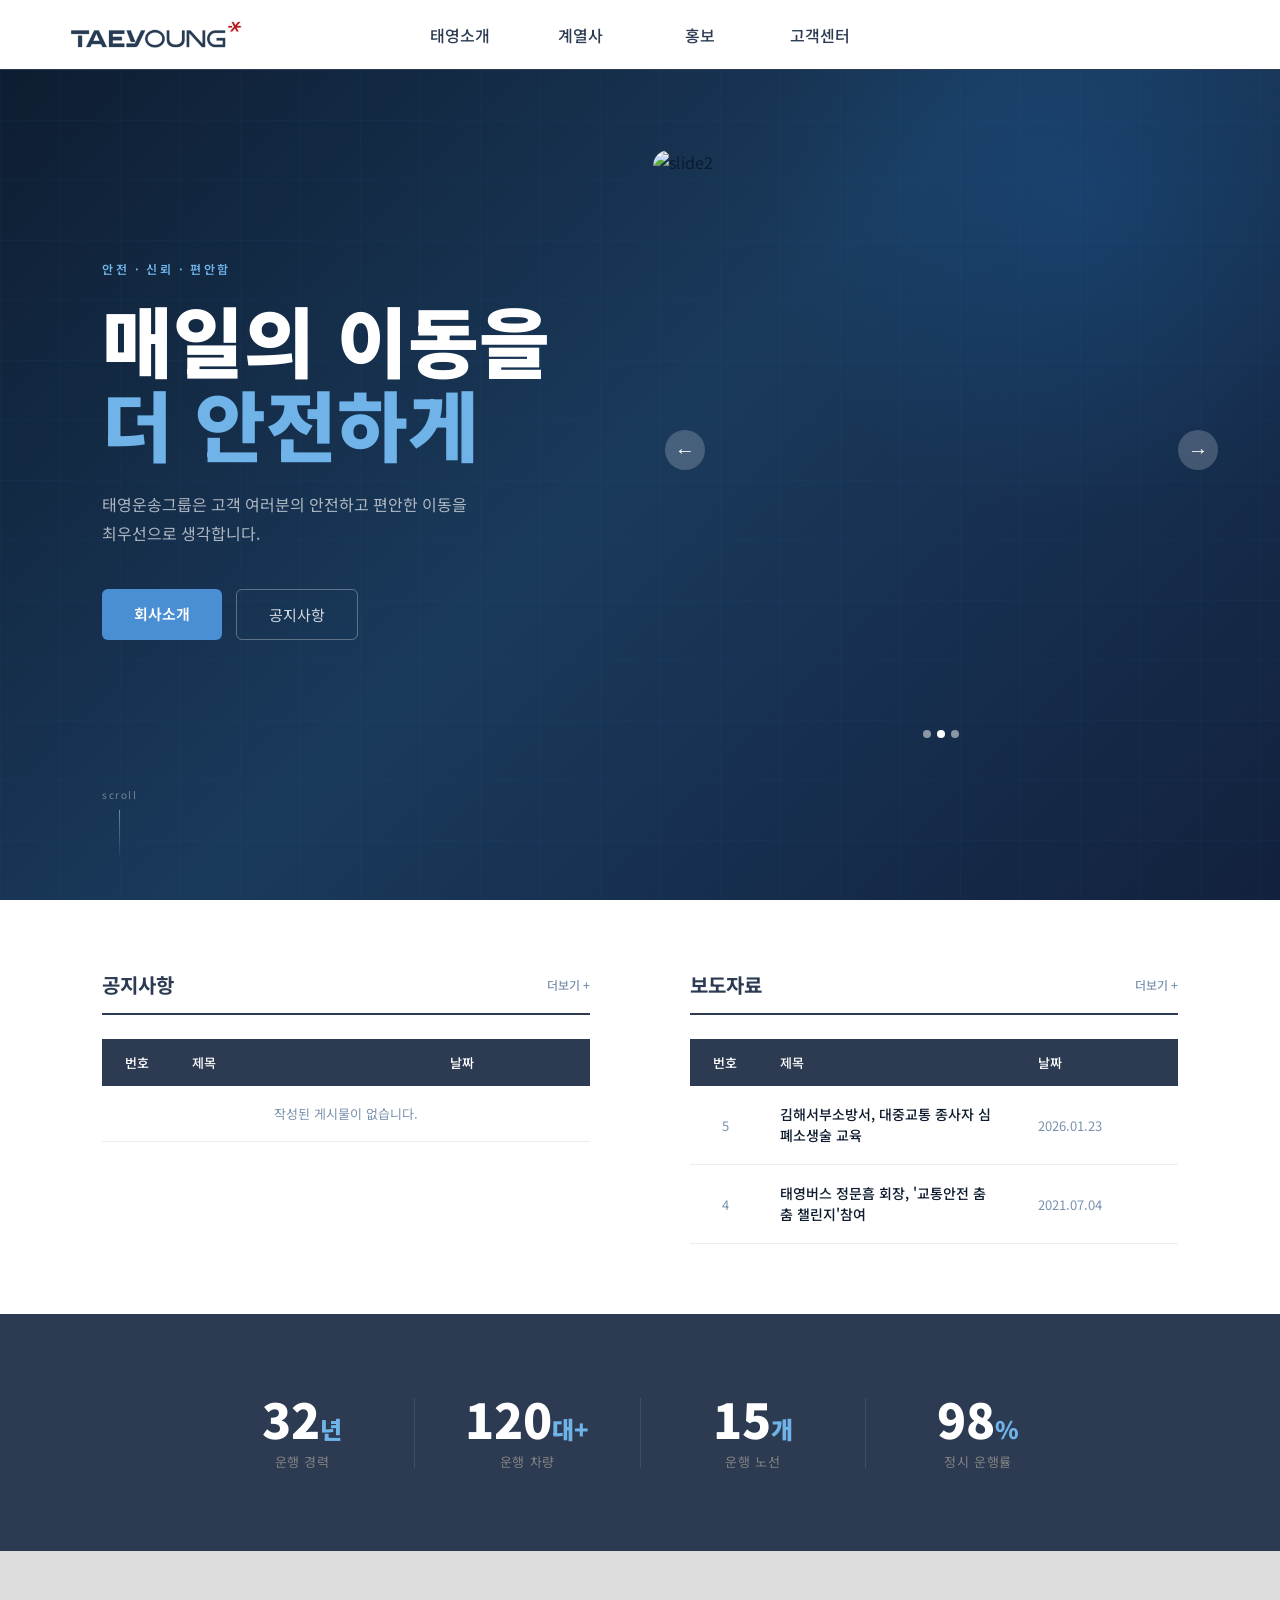
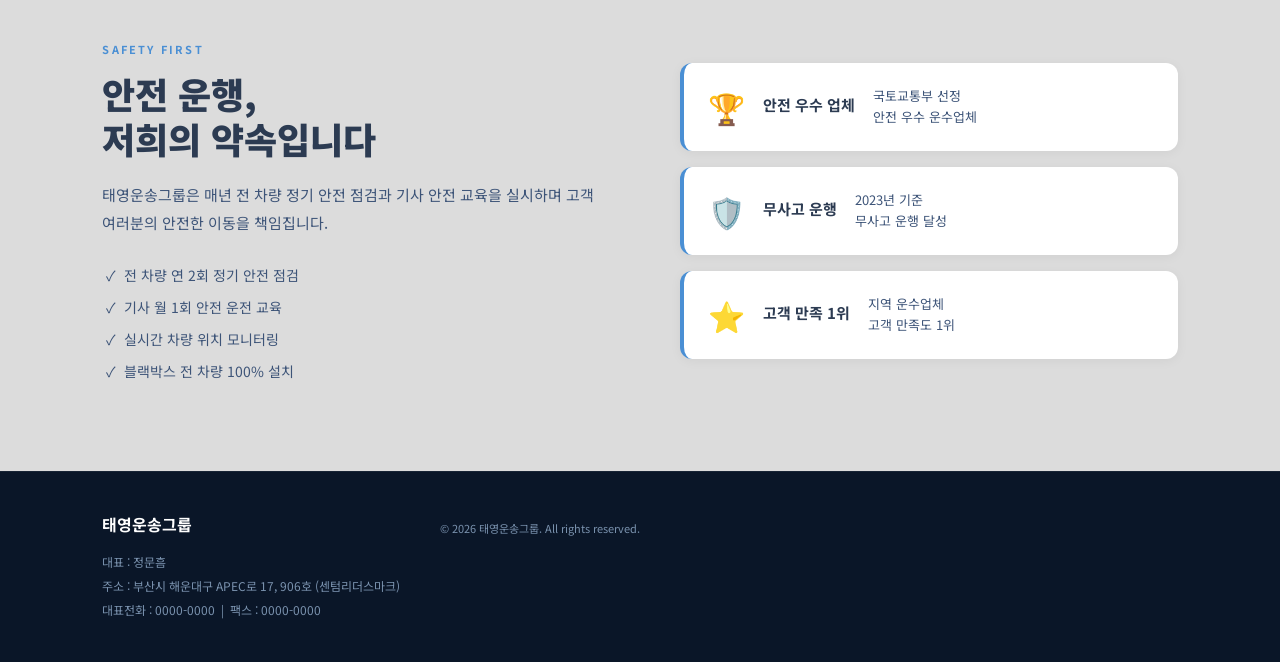
==== commit 221365f7: "햄버거 메뉴 추가" ====
--- a/Taeyoung/index.html
+++ b/Taeyoung/index.html
@@ -48,7 +48,50 @@
           </ul>
         </li>
       </ul>
+       <!-- 햄버거 버튼 (모바일) -->
+      <button class="hamburger" id="hamburger" aria-label="메뉴 열기">
+        <span></span>
+        <span></span>
+        <span></span>
+      </button>
     </nav>
+    <!-- 모바일 메뉴 -->
+    <div class="mobile-menu" id="mobileMenu">
+      <ul>
+        <li class="has-mobile-dropdown">
+          <span onclick="toggleMobileDropdown(this)">태영소개 <span class="arrow">▾</span></span>
+          <ul class="mobile-dropdown">
+            <li><a href="./about.html">회사소개</a></li>
+            <li><a href="./philosophy.html">기업이념</a></li>
+            <li><a href="./history.html">연혁</a></li>
+            <li><a href="./ci_introduction.html">CI소개</a></li>
+            <li><a href="./patent.html">특허와 상표권</a></li>
+            <li><a href="./map.html">오시는길</a></li>
+          </ul>
+        </li>
+        <li class="has-mobile-dropdown">
+          <span onclick="toggleMobileDropdown(this)">계열사 <span class="arrow">▾</span></span>
+          <ul class="mobile-dropdown">
+            <li><a href="./transport.html">운수사업본부</a></li>
+            <li><a href="./service.html">서비스사업본부</a></li>
+          </ul>
+        </li>
+        <li class="has-mobile-dropdown">
+          <span onclick="toggleMobileDropdown(this)">홍보 <span class="arrow">▾</span></span>
+          <ul class="mobile-dropdown">
+            <li><a href="./news.html">보도자료</a></li>
+          </ul>
+        </li>
+        <li class="has-mobile-dropdown">
+          <span onclick="toggleMobileDropdown(this)">고객센터 <span class="arrow">▾</span></span>
+          <ul class="mobile-dropdown">
+            <li><a href="./notice.html">공지사항</a></li>
+          </ul>
+        </li>
+      </ul>
+    </div>
+ 
+    
 
     <!-- HERO -->
     <section class="hero">
@@ -126,7 +169,6 @@
         <tr>
           <th>번호</th>
           <th>제목</th>
-          <th>출처</th>
           <th>날짜</th>
         </tr>
       </thead>
@@ -140,7 +182,6 @@
                 김해서부소방서, 대중교통 종사자 심폐소생술 교육
             </a>
           </td>
-          <td><span class="press-date press-source">ohmynews.com</span></td>
           <td><span class="press-date">2026.01.23</span></td>
         </tr>
         <tr>
@@ -152,7 +193,6 @@
                 태영버스 정문흠 회장, '교통안전 춤춤 챌린지'참여
             </a>
           </td>
-          <td><span class="press-date press-source">busan.com</span></td>
           <td><span class="press-date">2021.07.04</span></td>
         </tr>
       </tbody>
@@ -274,5 +314,39 @@
       setInterval(() => goTo(current + 1), 4000);
 
     </script>
+
+    <script>
+      const hamburger = document.getElementById('hamburger');
+      const mobileMenu = document.getElementById('mobileMenu');
+    
+      // 햄버거 토글
+      hamburger.addEventListener('click', () => {
+        const isOpen = hamburger.classList.toggle('open');
+        if (isOpen) {
+          mobileMenu.classList.add('open');
+          document.body.style.overflow = 'hidden'; // 스크롤 잠금
+        } else {
+          mobileMenu.classList.remove('open');
+          document.body.style.overflow = '';
+        }
+      });
+    
+      // 모바일 드롭다운 토글
+      function toggleMobileDropdown(el) {
+        const li = el.parentElement;
+        const dropdown = li.querySelector('.mobile-dropdown');
+        const isOpen = li.classList.toggle('m-open');
+        dropdown.classList.toggle('open', isOpen);
+      }
+    
+      // 창 크기 변경 시 모바일 메뉴 닫기
+      window.addEventListener('resize', () => {
+        if (window.innerWidth > 768) {
+          hamburger.classList.remove('open');
+          mobileMenu.classList.remove('open');
+          document.body.style.overflow = '';
+        }
+      });
+    </script>
   </body>
 </html>
--- a/Taeyoung/css/common.css
+++ b/Taeyoung/css/common.css
@@ -2,6 +2,8 @@
     font-family: 'CompanyFont';
     src: url('/font/Pretendard-Regular.otf') format('opentype');
 }
+@import url('https://cdn.jsdelivr.net/gh/orioncactus/pretendard/dist/web/static/pretendard.css');
+
 :root {
     --navy:      rgb(44,59,82);
     --navy-mid:  #1C3157;
@@ -9,7 +11,7 @@
     --accent:    #4A8FD4;
     --accent2:   #6FB3E8;
     --silver:    rgb(130,130,130);
-    --light:     #EEF2F8;
+    --light:     rgb(220,220,220);
     --white:     #FFFFFF;
     --text-dark: #0D1B2E;
     --text-mid:  #3D5478;
@@ -143,6 +145,111 @@
   .has-dropdown:hover .dropdown {
     display: block;
   }
+
+  
+  /* ── HAMBURGER BUTTON ── */
+  .hamburger {
+    display: none;
+    grid-column: 3;   
+    justify-self: end;
+    flex-direction: column;
+    justify-content: center;
+    align-items: center;
+    width: 40px;
+    height: 40px;
+    gap: 5px;
+    cursor: pointer;
+    background: none;
+    border: none;
+    padding: 4px;
+    border-radius: 6px;
+    transition: background 0.15s;
+  }
+  .hamburger:hover { background: #f0f4fb; }
+  .hamburger span {
+    display: block;
+    width: 24px;
+    height: 2px;
+    background: var(--navy);
+    border-radius: 2px;
+    transition: transform 0.3s, opacity 0.3s;
+    transform-origin: center;
+  }
+
+  .hamburger.open span:nth-child(1) { transform: translateY(7px) rotate(45deg); }
+  .hamburger.open span:nth-child(2) { opacity: 0; transform: scaleX(0); }
+  .hamburger.open span:nth-child(3) { transform: translateY(-7px) rotate(-45deg); }
+
+  /* ── MOBILE MENU OVERLAY ── */
+  .mobile-menu {
+    display: none;
+    position: fixed;
+    top: 70px; /* nav 높이와 맞춤 */
+    left: 0; right: 0; bottom: 0;
+    background: var(--white);
+    overflow-y: auto;
+    z-index: 999;
+    padding: 1rem 0 2rem;
+    transform: translateY(-10px);
+    opacity: 0;
+    transition: transform 0.25s ease, opacity 0.25s ease;
+  }
+  .mobile-menu.open {
+    transform: translateY(0);
+    opacity: 1;
+  }
+
+  /* 1depth 항목 */
+  .mobile-menu > ul > li {
+    display: block; /* common.css의 li { display: inline-block } 덮어쓰기 */
+  }
+  .mobile-menu > ul > li > span {
+    display: flex;
+    align-items: center;
+    justify-content: space-between;
+    padding: 0.85rem 1.5rem;
+    font-size: 1rem;
+    font-weight: 700;
+    color: var(--navy);
+    cursor: pointer;
+    border-bottom: 1px solid var(--gray);
+  }
+  .mobile-menu > ul > li > span .arrow {
+    font-size: 0.8rem;
+    transition: transform 0.2s;
+    color: var(--text-light);
+  }
+  .mobile-menu > ul > li.m-open > span .arrow {
+    transform: rotate(180deg);
+  }
+
+  /* 2depth 항목 */
+  .mobile-dropdown {
+    display: none;
+    background: #f4f6fa;
+    border-bottom: 1px solid var(--gray);
+    list-style: none;
+  }
+  .mobile-dropdown.open { display: block; }
+  .mobile-dropdown li {
+    display: block; /* inline-block 덮어쓰기 */
+  }
+  .mobile-dropdown li a {
+    display: block;
+    padding: 0.65rem 2.2rem;
+    font-size: 0.9rem;
+    color: var(--text-mid);
+    border-bottom: 1px solid #eef0f5;
+    height: auto;
+    line-height: 1.5;
+    transition: color 0.15s, background 0.15s;
+  }
+  .mobile-dropdown li a:hover {
+    color: var(--navy);
+    background: #e4e9f2;
+  }
+ 
+
   /*히어로 공통*/
   .hero-sub {
       position: relative;
@@ -222,6 +329,32 @@
     opacity: 1;
     transform: translateY(0);
   }
+
+  /* ── FOOTER ── */
+  footer {
+    background: #0A1628;
+    padding: 40px 8%;
+    border-top: 1px solid rgba(255,255,255,0.06);
+  }
+  .footer-inner {
+    display: flex; justify-content: space-between; align-items: flex-start;
+    gap: 40px; flex-wrap: wrap;
+  }
+  .footer-logo {
+    font-size: 16px; font-weight: 700; color: var(--white);
+    margin-bottom: 14px;
+  }
+  .footer-left p { font-size: 12px; color: var(--text-light); line-height: 2; }
+  .footer-right {
+    display: flex; flex-direction: column; align-items: flex-end; gap: 10px;
+  }
+  .footer-right a {
+    font-size: 12px; color: var(--silver);
+    text-decoration: none; transition: color 0.2s;
+  }
+  .footer-right a:hover { color: var(--white); }
+  .copyright { font-size: 11px; color: var(--text-light); margin-top: 8px; }
+
 
   /* ── RESPONSIVE ── */
   @media (max-width: 900px) {
@@ -233,4 +366,10 @@
     .about-visual { height: 260px; }
     .hero-stats { gap: 20px; }
     .nav-links { display: none; }
-  }+  }
+
+  @media (max-width: 768px) {
+  .nav-links { display: none; }
+  .hamburger { display: flex; }
+  .mobile-menu { display: block; }
+}
--- a/Taeyoung/css/index.css
+++ b/Taeyoung/css/index.css
@@ -362,6 +362,5 @@
 }
 
 @media (max-width: 768px) {
-  .nav-links { display: none; }
   .hero-title { font-size: 38px; }
 }
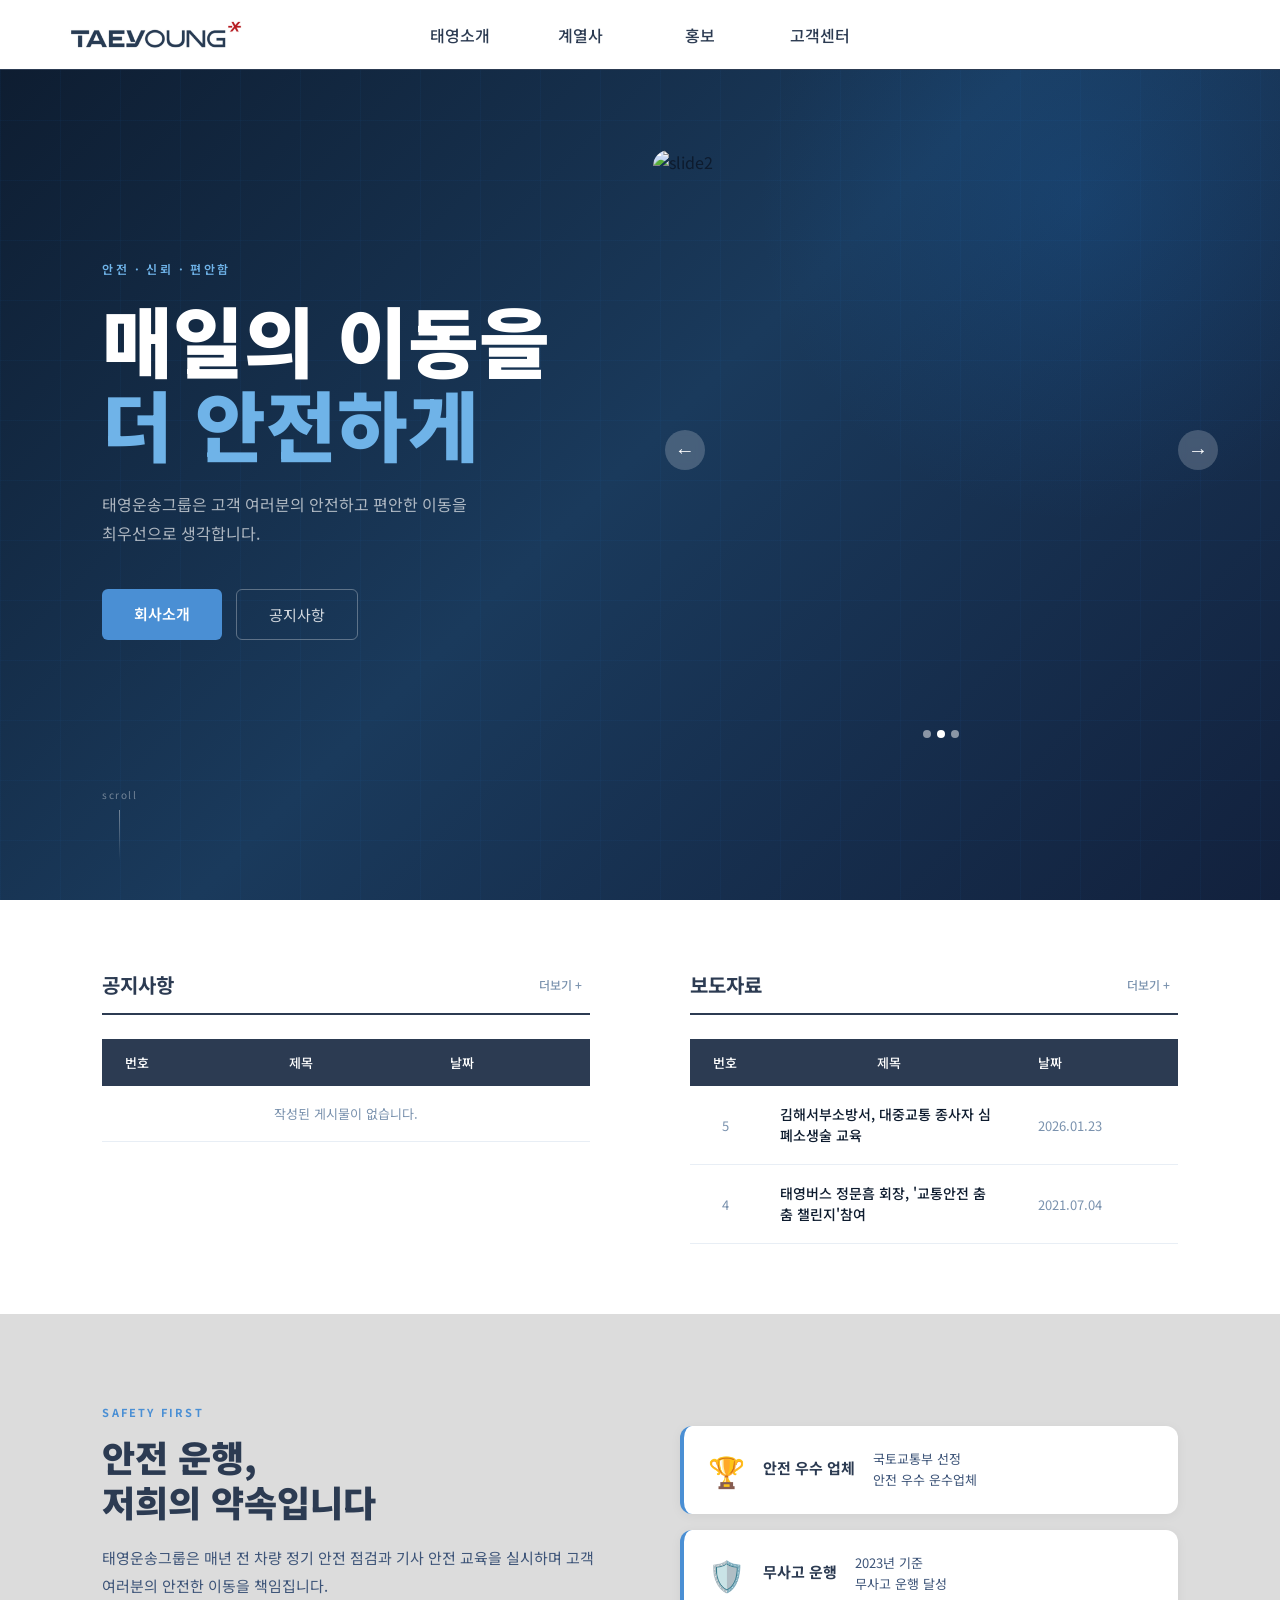
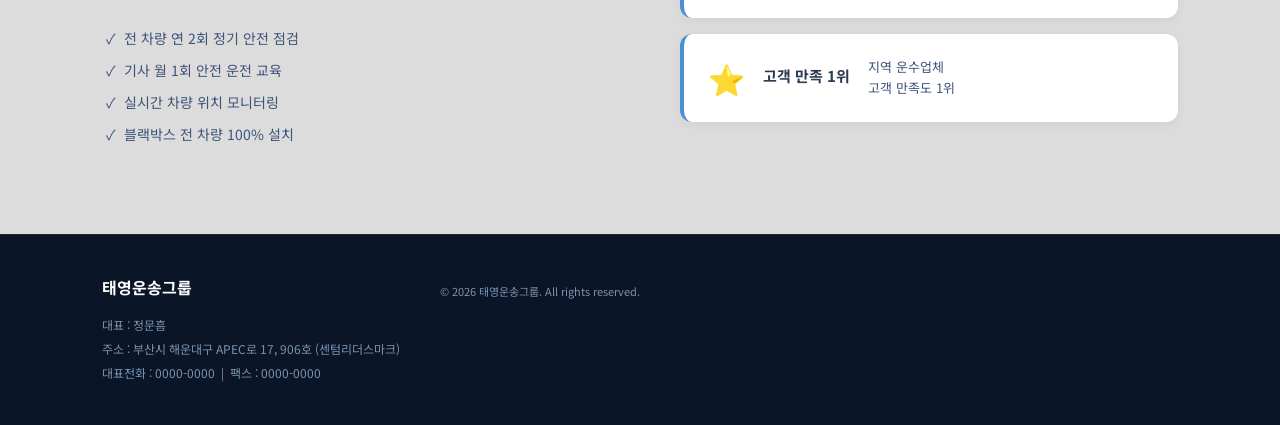
==== commit 27df58a2: "통계 부분 삭제" ====
--- a/Taeyoung/index.html
+++ b/Taeyoung/index.html
@@ -197,31 +197,6 @@
         </tr>
       </tbody>
       </table>
-      </div>
-    </section>
-
-    <!-- 통계 -->
-    <section class="stats-section">
-      <div class="stats-inner">
-        <div class="stat-item">
-          <div class="stat-num">32<span>년</span></div>
-          <div class="stat-label">운행 경력</div>
-        </div>
-        <div class="stat-divider"></div>
-        <div class="stat-item">
-          <div class="stat-num">120<span>대+</span></div>
-          <div class="stat-label">운행 차량</div>
-        </div>
-        <div class="stat-divider"></div>
-        <div class="stat-item">
-          <div class="stat-num">15<span>개</span></div>
-          <div class="stat-label">운행 노선</div>
-        </div>
-        <div class="stat-divider"></div>
-        <div class="stat-item">
-          <div class="stat-num">98<span>%</span></div>
-          <div class="stat-label">정시 운행률</div>
-        </div>
       </div>
     </section>
 
--- a/Taeyoung/css/common.css
+++ b/Taeyoung/css/common.css
@@ -182,7 +182,9 @@
 
   /* ── MOBILE MENU OVERLAY ── */
   .mobile-menu {
-    display: none;
+    display: block;
+    visibility: hidden;
+    pointer-events: none;
     position: fixed;
     top: 70px; /* nav 높이와 맞춤 */
     left: 0; right: 0; bottom: 0;
@@ -194,7 +196,10 @@
     opacity: 0;
     transition: transform 0.25s ease, opacity 0.25s ease;
   }
+
   .mobile-menu.open {
+    visibility: visible;
+    pointer-events: auto;
     transform: translateY(0);
     opacity: 1;
   }
@@ -371,5 +376,4 @@
   @media (max-width: 768px) {
   .nav-links { display: none; }
   .hamburger { display: flex; }
-  .mobile-menu { display: block; }
 }
--- a/Taeyoung/css/index.css
+++ b/Taeyoung/css/index.css
@@ -205,6 +205,9 @@
   font-size: 12px; color: var(--text-light);
   text-decoration: none; font-weight: 500;
   transition: color 0.2s;
+  flex-shrink: 0;      
+  white-space: nowrap; 
+  padding: 4px 8px;   
 }
 .more-btn:hover { color: var(--accent); }
 
@@ -224,6 +227,7 @@
   text-align: left;
 }
 .press-table thead th:first-child { width: 70px; text-align: center; }
+.press-table thead th:nth-child(2){text-align: center;}
 .press-table thead th:last-child  { width: 160px; }
 
 .press-table tbody tr {
@@ -272,26 +276,6 @@
   white-space: nowrap;
 }
 
-
-/* ── 통계 ── */
-.stats-section {
-  background: var(--navy);
-  padding: 60px 8%;
-}
-.stats-inner {
-  display: flex; align-items: center; justify-content: center;
-  gap: 0; max-width: 900px; margin: 0 auto;
-}
-.stat-item { flex: 1; text-align: center; padding: 20px; }
-.stat-num {
-  font-size: 48px; font-weight: 900; color: var(--white);
-  line-height: 1;
-  margin-bottom: 10px;
-}
-.stat-num span { font-size: 24px; color: var(--accent2); }
-.stat-label { font-size: 13px; color: var(--silver); letter-spacing: 0.05em; }
-.stat-divider { width: 1px; height: 70px; background: rgba(255,255,255,0.1); flex-shrink: 0; }
-
 /* ── 안전 ── */
 .safety-section {
   display: grid;
@@ -363,4 +347,6 @@
 
 @media (max-width: 768px) {
   .hero-title { font-size: 38px; }
-}
+  .press-table thead th:nth-child(3),
+  .press-table tbody td:nth-child(3) { display: none; }
+}
